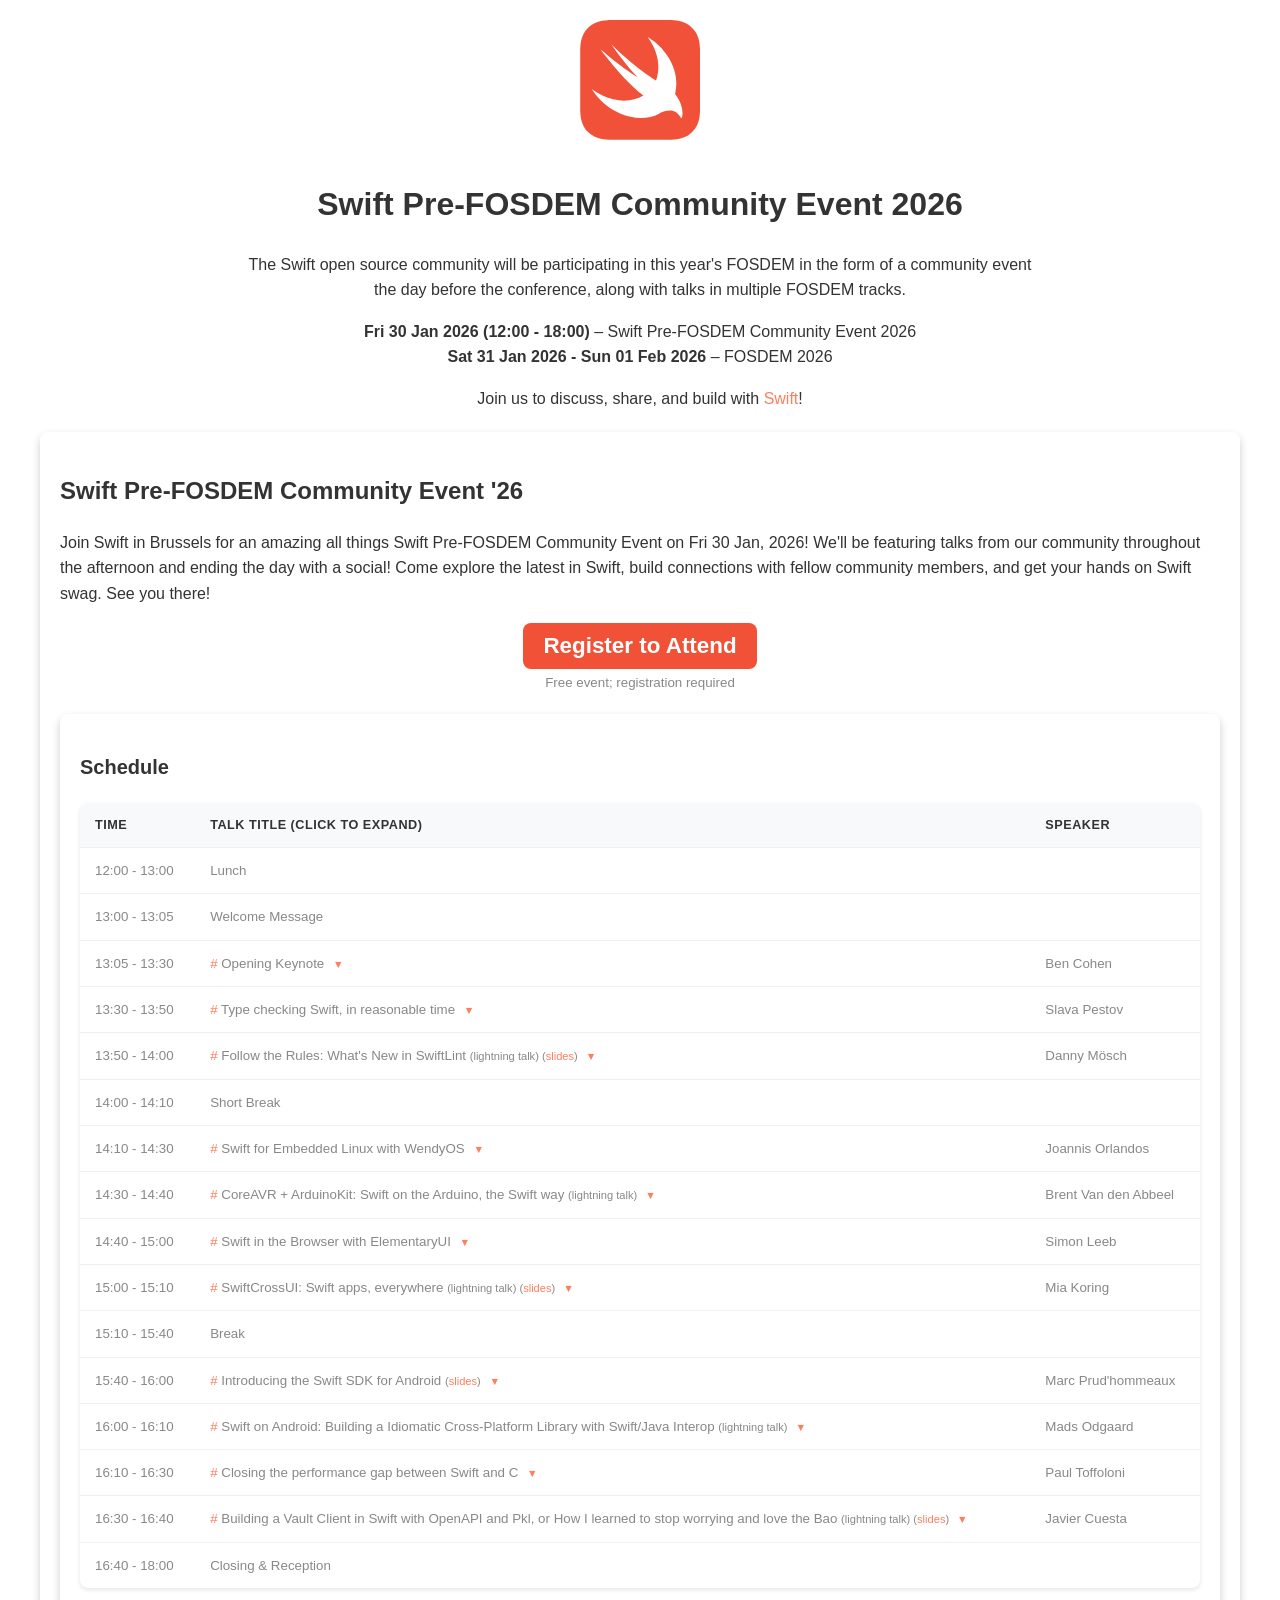
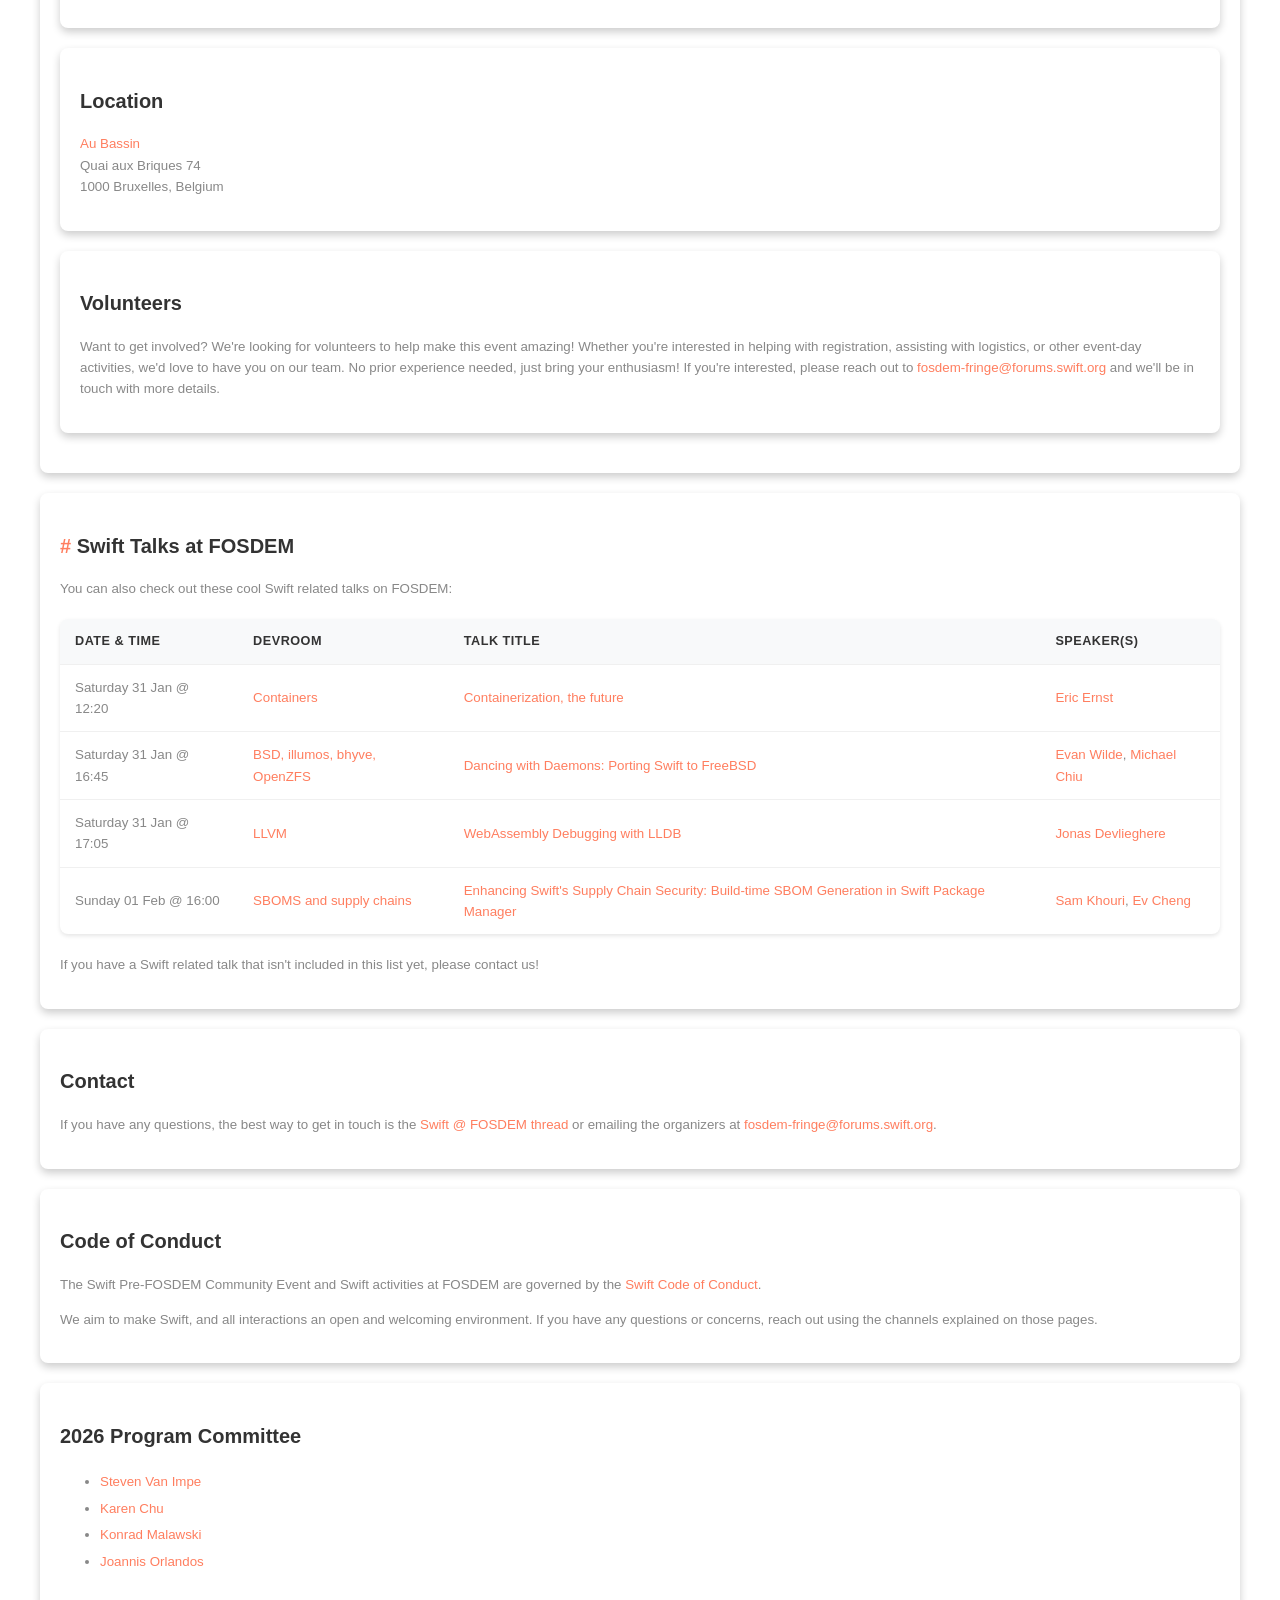
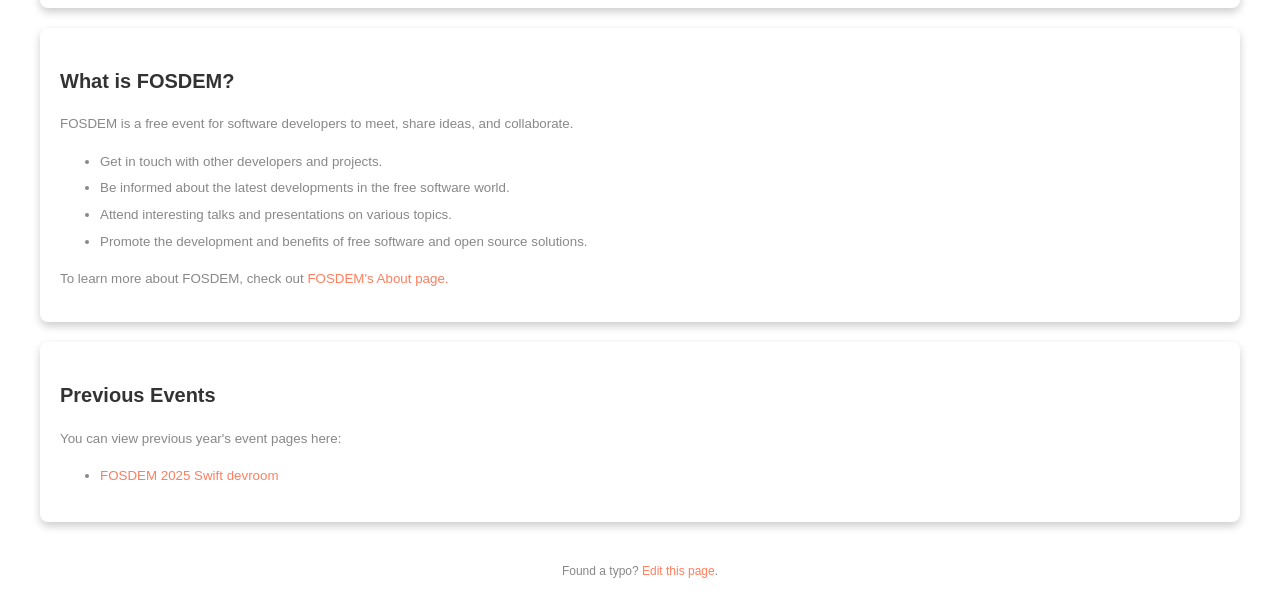
==== index.html @ ea1f9fac "Add slides for SwiftLint talk "Follow the Rules"" ====
<!DOCTYPE html>
<html lang="en">
<head>
    <meta charset="UTF-8">
    <meta name="viewport" content="width=device-width, initial-scale=1.0">
    <title>Swift @ FOSDEM 2026</title>
    <link rel="stylesheet" href="style.css"/>
</head>
<body class="gradient-background">
<div class="main-container">
    <div class="centered-container">
        <img src="images/swift-logo.svg" alt="Swift programming language logo" class="logo">
        <h1>Swift Pre-FOSDEM Community Event 2026</h1>
        <p>The Swift open source community will be participating in this year's FOSDEM in the form of a community event
            the day before the conference, along with talks in multiple FOSDEM tracks.</p>
        <p>
            <b>Fri 30 Jan 2026 (12:00 - 18:00)</b> – Swift Pre-FOSDEM Community Event 2026 <br/>
            <b>Sat 31 Jan 2026 - Sun 01 Feb 2026</b> – FOSDEM 2026 <br/>
        </p>
        <p>Join us to discuss, share, and build with <a href="https://swift.org" target="_blank">Swift</a>!</p>
    </div>

    <section class="left-container" style="transform: none;">
        <h2>Swift Pre-FOSDEM Community Event '26</h2>
        <p>
            Join Swift in Brussels for an amazing all things Swift Pre-FOSDEM Community Event on Fri 30 Jan, 2026!
            We'll be featuring talks from our community throughout the afternoon and ending the day with a social!
            Come explore the latest in Swift, build connections with fellow community members, and get your hands on
            Swift swag.

            See you there!
        </p>
        <p style="text-align: center">
            <a href="https://s.apple.com/dn5G2r2Ns6">
                <button>Register to Attend</button>
            </a>
            <br/><small class="subtext">Free event; registration required</p>
        </p>

        <!--    <section class="left-container">-->
        <!--        <h2>Call for Proposals</h2>-->
        <!--        <p>Call for proposals is now open and will run until <b>05 January (23:59 CET)</b>.</p>-->
        <!--        <h3>Format and topics</h3>-->
        <!--        <p>The Community event will have a number of slots for <b>20 minute talks</b>.</p>-->
        <!--        <p>We are interested in hosting a wide variety of topics where Swift shines. Great topics for presentations might include:</p>-->
        <!--        <ul>-->
        <!--            <li>Demos and experience reports using Swift on Linux, embedded systems, with WebAssembly, or other use cases.</li>-->
        <!--            <li>Interoperability between Swift and other languages or tools.</li>-->
        <!--            <li>Interesting projects, use cases, and open source packages that involve Swift.</li>-->
        <!--            <li>Type system and language design.</li>-->
        <!--            <li>High-performance networking.</li>-->
        <!--            <li>Asynchronous programming patterns and techniques.</li>-->
        <!--            <li>Performance profiling and debugging techniques.</li>-->
        <!--            <li>Large-scale distributed systems and observability.</li>-->
        <!--            <li>Swift as a tool for scientific research and in academia.</li>-->
        <!--            <li>Teaching programming concepts with Swift.</li>-->
        <!--            <li>Growing diversity and accessibility to the Swift ecosystem for new contributors.</li>-->
        <!--        </ul>-->

        <!--        <h3>How to submit a proposal?</h3>-->
        <!--        <ul>-->
        <!--            <li>Submissions must be made through a direct message (DM) directed to the @fosdem-fringe group on the <a href="https://forums.swift.org">Swift Forums</a>.</li>-->
        <!--            <li>-->
        <!--                Please include the following information:-->
        <!--                <ul>-->
        <!--                    <li>Talk title</li>-->
        <!--                    <li>Talk abstract (200-300 words)</li>-->
        <!--                    <li>Speaker bio</li>-->
        <!--                    <li>Additional info (for consideration)</li>-->
        <!--                </ul>-->
        <!--            </li>-->
        <!--        </ul>-->
        <!--    </section>-->
        <section class="left-container">
            <h2>Schedule</h2>
            <p>
            <table>
                <thead>
                <tr>
                    <th>Time</th>
                    <th>Talk Title (click to expand)</th>
                    <th>Speaker</th>
                </tr>
                </thead>
                <tbody>
                <tr>
                    <td>12:00 - 13:00</td>
                    <td>Lunch</td>
                    <td></td>
                </tr>

                <tr>
                    <td>13:00 - 13:05</td>
                    <td>Welcome Message</td>
                    <td></td>
                </tr>
                    
                <tr class="expandable-row" data-talk="talk1-opening-keynote" id="talk1-opening-keynote">
                    <td>13:05 - 13:30</td>
                    <td>
                        <a href="#talk1-opening-keynote">#</a>
                        Opening Keynote
                    </td>
                    <td>
                        Ben Cohen
                    </td>
                </tr>
                <tr class="expandable-content" data-talk="talk1-opening-keynote">
                    <td colspan="3">
                        <div class="talk-details">
                            <h4>Abstract</h4>
                            <p>Join us for the opening keynote to kick off the Swift Pre-FOSDEM Community Event
                                2026.</p>
                            <h4>Speaker Bio</h4>
                            <p>Ben is a manager on the Swift team at Apple.</p>
                        </div>
                    </td>
                </tr>

                <tr class="expandable-row" data-talk="talk2-type-checking-swift-challenges-and-improvements" id="talk2-type-checking-swift-challenges-and-improvements">
                    <td>13:30 - 13:50</td>
                    <td>
                        <a href="#talk2-type-checking-swift-challenges-and-improvements">#</a>
                        Type checking Swift, in reasonable time
                    </td>
                    <td>Slava Pestov</td>
                </tr>
                <tr class="expandable-content" data-talk="talk2-type-checking-swift-challenges-and-improvements">
                    <td colspan="3">
                        <div class="talk-details">
                            <h4>Abstract</h4>
                            <p>The design of Swift's type checker is somewhat unusual among programming languages,
                                because it combines constraint solving with type-based overloading. This allows for
                                expressive API design, but it also introduces some challenges with performance and
                                diagnostics. As is well-known, in the worst case, this kind of constraint system problem
                                takes exponential time to solve. On the other hand, there is much one can do to improve
                                performance on "realistic" inputs. In this talk, I will discuss the design of Swift's
                                constraint solver, outline some recent improvements made in Swift 6.3, and talk
                                about the roadmap for future improvements.</p>
                            <h4>Speaker Bio</h4>
                            <p>Slava Pestov is a Swift compiler developer at Apple, having spent much of the last ten
                                years improving Swift's type checker and implementation of generics. Slava enjoys
                                playing around with abstract algebra and its many connections to computer science. Prior
                                to joining the Swift team, Slava led the development of the Factor programming language
                                (https://factorcode.org) and the jEdit text editor (https://jedit.org).</p>
                        </div>
                    </td>
                </tr>

                <tr class="expandable-row" data-talk="talk3-follow-the-rules-whats-new-in-swiftlint" id="talk3-follow-the-rules-whats-new-in-swiftlint">
                    <td>13:50 - 14:00</td>
                    <td>
                        <a href="#talk3-follow-the-rules-whats-new-in-swiftlint">#</a>
                        Follow the Rules: What's New in SwiftLint <small>(lightning talk) (<a href="slides/2026/follow-the-rules.pdf">slides</a>)</small></td>
                    <td>Danny Mösch</td>
                </tr>
                <tr class="expandable-content" data-talk="talk3-follow-the-rules-whats-new-in-swiftlint">
                    <td colspan="3">
                        <div class="talk-details">
                            <h4>Abstract</h4>
                            <p>If your SwiftLint configuration hasn't changed in a while, you may be missing out.
                                SwiftLint evolves with the Swift language. New rules are regularly added, but they're
                                easy to overlook because they're usually disabled by default. This talk highlights
                                recently introduced or lesser-known SwiftLint rules, explains the problems they aim to
                                solve, and shows practical examples of when to enable/disable them. Understand why false
                                positives are sometimes unavoidable and learn how to keep your configuration up to date
                                and concise at the same time.</p>
                            <h4>Speaker Bio</h4>
                            <p>Danny's main interests revolve around language tools and developer experience. While he
                                does not work with Swift professionally, he maintains SwiftLint in his spare time. He
                                really enjoys open source, especially the amazing work done in the Swift community.
                                Working on SwiftLint is his contribution to the realm of free and open software that we
                                all benefit from every day.</p>
                        </div>
                    </td>
                </tr>

                <tr>
                    <td>14:00 - 14:10</td>
                    <td>Short Break</td>
                    <td></td>
                </tr>

                <tr class="expandable-row" data-talk="talk4-swift-for-embedded-linux-with-wendyos" id="talk4-swift-for-embedded-linux-with-wendyos">
                    <td>14:10 - 14:30</td>
                    <td>
                        <a href="#talk4-swift-for-embedded-linux-with-wendyos">#</a>
                        Swift for Embedded Linux with WendyOS
                    </td>
                    <td>Joannis Orlandos</td>
                </tr>
                <tr class="expandable-content" data-talk="talk4-swift-for-embedded-linux-with-wendyos">
                    <td colspan="3">
                        <div class="talk-details">
                            <h4>Abstract</h4>
                            <p>Robotics, AI and IoT are becoming ever more present in the world around us. Swift is
                                uniquely positioned to empower developers to write highly reliable and maintainable
                                real-time systems for this emerging world.</p>
                            <p>WendyOS is the Open Source Physical AI Operating System written in Swift. Wendy is
                                designed to help you get set up quickly and iterate even quicker!</p>
                            <p>In this talk, we'll cover how Wendy helps you rapidly iterate on your next Swift project
                                for AI, Robotics or IoT. We'll dive into the Swift tools we use to bring this
                                development experience to all platforms - including Windows. Finally, we'll cover our
                                next steps and goals to help bring your Swift code to even more platforms.</p>
                            <h4>Speaker Bio</h4>
                            <p>Joannis Orlandos is an Open Source Swift developer and co-founder of Wendy Labs, having
                                contributed to the ecosystem for over 10 years. He is currently the chair of the Swift
                                Android Workgroup, and member of the Server Workgroup and newly founded Build &
                                Packaging workgroup. He's co-created many libraries and frameworks including both Vapor
                                and Hummingbird. These days he's using his expertise building out the Swift community
                                towards newer platforms including Android and Embedded (Linux) use cases. When Joannis
                                isn't doing opensource, he's planning D&D sessions or playing board games.</p>
                        </div>
                    </td>
                </tr>

                <tr class="expandable-row" data-talk="talk5-coreavr-arduinokit-swift-on-the-arduino-the-swift-way" id="talk5-coreavr-arduinokit-swift-on-the-arduino-the-swift-way">
                    <td>14:30 - 14:40</td>
                    <td>
                        <a href="#talk5-coreavr-arduinokit-swift-on-the-arduino-the-swift-way">#</a>
                        CoreAVR + ArduinoKit: Swift on the Arduino, the Swift way <small>(lightning talk)</small></td>
                    <td>Brent Van den Abbeel</td>
                </tr>
                <tr class="expandable-content" data-talk="talk5-coreavr-arduinokit-swift-on-the-arduino-the-swift-way">
                    <td colspan="3">
                        <div class="talk-details">
                            <h4>Abstract</h4>
                            <p>During my Internship at Swift for Arduino (S4A), I worked on two pieces of software,
                                CoreAVR and ArduinoKit, that enable people interested in using Swift on their Arduino
                                boards to do so in an easy-to-understand way.</p>
                            <p>CoreAVR is a Hardware Abstraction Layer for AVR microcontrollers written in Swift. It
                                abstracts low-level register operations into intuitive, type-safe APIs, offering a
                                modern alternative to tradition C-based libraries. Additionally, CoreAVR offers built-in
                                support for Interrupts, IO, Timer/Counter functionality with PWM, SPI, UART, and more,
                                making hardware interactions safer and easier to read and understand.</p>
                            <p>Building on CoreAVR, ArduinoKit acts as the Arduino standard library for S4A, fully
                                exposing the underlying features of CoreAVR, but adding higher-level functionality, such
                                as easy-to-use Digital and Analog IO, Timing functions (delay, millis, …), Serial
                                communication, and more. ArduinoKit additionally has a dual architecture, allowing both
                                modern Swift-like APIs to be used, as well as older Arduino-style functions, to ease
                                migration for users originally coming from Arduino.</p>
                            <p>This talk will serve as an introduction to both pieces of software, where a general
                                overview will be given, as well as code comparisons with their C-based counterparts.</p>
                            <h4>Speaker Bio</h4>
                            <p>Brent Van den Abbeel is a 20-year-old software developer from Flanders, Belgium,
                                specializing in Swift and JVM technologies. He is currently completing his studies in
                                applied computer science and recently finished an Internship at Swift for Arduino, where
                                he worked on CoreAVR and created the ArduinoKit project. Brent also has interests in
                                rocketry and aerospace, aspiring to one day launch his own startup in the field.</p>
                        </div>
                    </td>
                </tr>

                <tr class="expandable-row" data-talk="talk6-swift-in-the-browser-with-elementaryui" id="talk6-swift-in-the-browser-with-elementaryui">
                    <td>14:40 - 15:00</td>
                    <td>
                        <a href="#talk6-swift-in-the-browser-with-elementaryui">#</a>
                        Swift in the Browser with ElementaryUI
                    </td>
                    <td>Simon Leeb</td>
                </tr>
                <tr class="expandable-content" data-talk="talk6-swift-in-the-browser-with-elementaryui">
                    <td colspan="3">
                        <div class="talk-details">
                            <h4>Abstract</h4>
                            <p>Swift is found in many places - from tiny devices to large server applications - where it
                                delivers modern ergonomics, strong safety guarantees, and excellent performance. Web
                                frontend development, however, is still largely centered around JavaScript, with very
                                little Swift in sight.</p>
                            <p>With WebAssembly support firming up and Embedded Swift enabling tiny binaries, running
                                Swift in the browser is evolving from a complicated endeavor into a viable option.</p>
                            <p>In this session, we get to know the new open-source project ElementaryUI: a Swift
                                frontend framework for building web applications. It brings Swift's safety and
                                expressiveness to the frontend, allowing developers to describe state-driven user
                                interfaces using an idiomatic, SwiftUI-inspired syntax while remaining firmly a web
                                framework.</p>
                            <p>The talk covers the essentials to go from zero to "Swift in the Browser": setting up a
                                dev environment, composing views into a web UI, handling user inputs and events, and
                                transitions and animations. A live-coding session will showcase the framework's features
                                in action, leveraging hot-reloading for rapid iteration, before we conclude with a brief
                                look at the road ahead.</p>
                            <p>Whether you are an iOS developer looking to branch out or a web enthusiast seeking a
                                safer alternative to JavaScript, this talk offers a practical entry point. It is time to
                                make Swift in the browser happen!</p>
                            <h4>Speaker Bio</h4>
                            <p>Simon has spent long enough in software to know that creating a new web framework is a
                                bad idea — and did it anyway. After falling for Swift on the server, he accidentally
                                tumbled into the Swift + WebAssembly universe and decided to stay. As a father of two
                                based in Austria, he is currently juggling running a business, shipping code, bedtime
                                stories, and the unsettling realization that he might be middle-aged — all while trying
                                to bring Swift's safety and ergonomics to the browser.</p>
                        </div>
                    </td>
                </tr>

                <tr class="expandable-row" data-talk="talk7-swiftcrossui-swift-apps-everywhere" id="talk7-swiftcrossui-swift-apps-everywhere">
                    <td>15:00 - 15:10</td>
                    <td>
                        <a href="#talk7-swiftcrossui-swift-apps-everywhere">#</a>
                        SwiftCrossUI: Swift apps, everywhere <small>(lightning talk) (<a href="slides/2026/SCUI-pre-FOSDEM-lightning-talk.pdf">slides</a>)</small></td>
                    <td>Mia Koring</td>
                </tr>
                <tr class="expandable-content" data-talk="talk7-swiftcrossui-swift-apps-everywhere">
                    <td colspan="3">
                        <div class="talk-details">
                            <h4>Abstract</h4>
                            <p>Swift supports more platforms than ever, yet Swift app developers are stuck targeting
                                Apple platforms. SwiftCrossUI changes everything by bringing SwiftUI to Android, Linux,
                                and Windows, using native UI components on each platform. First we'll cover the basics
                                of SwiftCrossUI. Then we'll look at Swift Bundler which is the recommended way to ship
                                SwiftCrossUI apps to multiple platforms. And finally, we'll demo SwiftCrossUI's hot
                                reloading support. You'll come away from this session with the basic knowledge required
                                to develop apps for Apple platforms, Windows, Linux, and Android, all without leaving
                                the comfort of Swift.</p>
                            <h4>Speaker Bio</h4>
                            <p>Mia Koring is a Fullstack Swift developer and creator of Amethyst Browser and
                                Authenticator. As a big fan of the Swift ecosystem, she is a contributor to
                                swift-cross-ui and actively works on expanding the toolset for cross-platform native
                                apps in Swift. Currently, she is developing Amethyst Vein - a controllable,
                                cross-platform, and end-to-end encrypted open-source alternative to SwiftData,
                                compatible with swift-cross-ui and SwiftUI. Mia is deeply committed to personal data
                                sovereignty and source-transparency, ensuring users retain control over their digital
                                lives and can verify claims. Besides programming, she likes to play Minecraft, read, or
                                play board games.</p>
                        </div>
                    </td>
                </tr>

                <tr>
                    <td>15:10 - 15:40</td>
                    <td>Break</td>
                    <td></td>
                </tr>

                <tr class="expandable-row" data-talk="talk8-introducing-the-swift-sdk-for-android" id="talk8-introducing-the-swift-sdk-for-android">
                    <td>15:40 - 16:00</td>
                    <td>
                        <a href="#talk8-introducing-the-swift-sdk-for-android">#</a>
                        Introducing the Swift SDK for Android <small>(<a href="slides/2026/android-fosdem2026.pdf">slides</a>)</small>
                    </td>
                    <td>Marc Prud'hommeaux</td>
                </tr>
                <tr class="expandable-content" data-talk="talk8-introducing-the-swift-sdk-for-android">
                    <td colspan="3">
                        <div class="talk-details">
                            <h4>Abstract</h4>
                            <p>Swift has rapidly grown beyond its origins on Apple platforms, becoming a powerful
                                language for systems programming, server-side development, and cross-platform
                                applications. Over the past few years, steady progress in tooling, language portability,
                                and community experimentation has made it increasingly viable to use Swift for Android
                                application development, culminating with the formation of the Swift Android workgroup
                                in 2025 and the release of the Swift SDK for Android. This talk explores the current
                                state of Swift on Android, focusing on what is practical today, what teams are already
                                shipping, and how the ecosystem may evolve in the coming years.</p>
                            <p>We will begin with an overview of how Swift code can be compiled and executed on Android,
                                including the role of the Swift toolchain, cross-compilation SDKs, and interaction with
                                the Android runtime. From there, the talk will dive into integration with the Android
                                SDK, covering common patterns for calling Java and Kotlin APIs from Swift, bridging via
                                JNI, and leveraging existing Android libraries without rewriting entire stacks.</p>
                            <p>User interface strategies will be discussed, comparing approaches such as using Kotlin or
                                Java Android UI frameworks (Views and Jetpack Compose) alongside Swift-based business
                                logic, as well as other solutions for higher-level UI abstraction. Particular attention
                                will be given to real-world tradeoffs in performance, developer experience, and
                                maintainability.</p>
                            <p>Finally, the talk will address the challenges of tooling interoperability, examining how
                                Swift Package Manager can coexist with Gradle and Android Studio, and what smoother
                                workflows might look like in the future. Attendees will leave with a clear picture of
                                what is possible today, where the rough edges remain, and how Swift is maturing into a
                                first-class cross-platform option for creating universal apps from a single
                                codebase.</p>
                            <h4>Speaker Bio</h4>
                            <p>Marc Prud'hommeaux is a longtime contributor to the Swift project and the creator of
                                skip.tools, which enables the creation of dual-platform iOS/Android apps in Swift. He is
                                a founding member of the Swift Android Workgroup.</p>
                        </div>
                    </td>
                </tr>

                <tr class="expandable-row" data-talk="talk9-swift-on-android-building-a-idiomatic-cross-platform-library-with-swift-java-interop" id="talk9-swift-on-android-building-a-idiomatic-cross-platform-library-with-swift-java-interop">
                    <td>16:00 - 16:10</td>
                    <td>
                        <a href="#talk9-swift-on-android-building-a-idiomatic-cross-platform-library-with-swift-java-interop">#</a>
                        Swift on Android: Building a Idiomatic Cross-Platform Library with Swift/Java Interop <small>(lightning
                        talk)</small></td>
                    <td>Mads Odgaard</td>
                </tr>
                <tr class="expandable-content" data-talk="talk9-swift-on-android-building-a-idiomatic-cross-platform-library-with-swift-java-interop">
                    <td colspan="3">
                        <div class="talk-details">
                            <h4>Abstract</h4>
                            <p>At Frameo we distribute multiple Android apps and an iOS app to over 20 million users.
                                Traditionally, sharing core features meant maintaining separate Swift and Java
                                implementations, doubling the effort and the potential for bugs. With the recent
                                advancements in the swift-java project and the official Swift Android SDK, we are now
                                able to build cross-platform libraries in Swift with little effort, sharing core
                                functionality across our products. Not only does it save time and costs, but we are also
                                able to take advantage of Swift's performance, safety and the existing library
                                ecosystem!</p>
                            <p>In this talk we will go over what is new since the release of the JNI mode last summer.
                                We will cover how these new additions allows us to generate idiomatic Java libraries for
                                our Android developers, while preserving Swift's core features such as protocols and
                                Swift Concurrency.</p>
                            <p>We will walk through a feature we wanted to build in the Frameo software and how we wrote
                                a Swift package for end-to-end encrypted communication. We demonstrate how little effort
                                it takes to wrap that package using the swift-java JNI mode and compile it using the
                                Android SDK, such that we have a cross-platform library we can use on both iOS and
                                Android.</p>
                            <h4>Speaker Bio</h4>
                            <p>Mads is a Tech Lead at Frameo in Denmark. During Google Summer of Code 2025, he worked on
                                bringing JNI support to the jextract tool, which is part of the Swift Java
                                interoperability project. Since then he has continued working on the JNI mode. At Frameo
                                he uses this work to build cross-platform libraries in Swift, for both Android and iOS.
                                Outside of coding, he spends a lot of time playing sports and music!</p>
                        </div>
                    </td>
                </tr>

                <tr class="expandable-row" data-talk="talk10-closing-the-performance-gap-between-swift-and-c" id="talk10-closing-the-performance-gap-between-swift-and-c">
                    <td>16:10 - 16:30</td>
                    <td>
                        <a href="#talk10-closing-the-performance-gap-between-swift-and-c">#</a>
                        Closing the performance gap between Swift and C
                    </td>
                    <td>Paul Toffoloni</td>
                </tr>
                <tr class="expandable-content" data-talk="talk10-closing-the-performance-gap-between-swift-and-c">
                    <td colspan="3">
                        <div class="talk-details">
                            <h4>Abstract</h4>
                            <p>Password hashing in Vapor has relied on C code for years because pure Swift
                                implementations of Bcrypt were unusably slow in debug builds—taking tens of seconds
                                where C took milliseconds. This forces a critical part of our ecosystem to depend on
                                foreign code.</p>
                            <p>While bcrypt is a simple algorithm, it comes with a computationally heavy setup that
                                tanks debug performance when using unoptimised code. The latest versions of Swift offer
                                new tools to address this, but can they actually close the gap?</p>
                            <p>This talk chronicles my attempt to rewrite bcrypt in pure Swift and match C's debug
                                performance. I'll share what I learned exploring different approaches: from unsafe
                                pointers to Swift 6's new Span type. There will be real benchmarks showing what worked,
                                what didn't and why, and we'll examine the tradeoffs between performance, safety, and
                                ergonomics of each approach.</p>
                            <h4>Speaker Bio</h4>
                            <p>I'm Paul, a server-side Swift developer at Broken Hands where I do consultancy for
                                various clients around the world and contribute to Vapor and its ecosystem. I'm a
                                maintainer for some of Vapor's packages and am particularly passionate about
                                cryptography and networking. Outside of programming, I love travel and good food.</p>
                        </div>
                    </td>
                </tr>

                <tr class="expandable-row" data-talk="talk11-building-a-vault-client-in-swift-with-openapi-and-pkl-or-how-i-learned-to-stop-worrying-and-love-the-bao" id="talk11-building-a-vault-client-in-swift-with-openapi-and-pkl-or-how-i-learned-to-stop-worrying-and-love-the-bao">
                    <td>16:30 - 16:40</td>
                    <td>
                        <a href="#talk11-building-a-vault-client-in-swift-with-openapi-and-pkl-or-how-i-learned-to-stop-worrying-and-love-the-bao">#</a>
                        Building a Vault Client in Swift with OpenAPI and Pkl, or How I learned to stop worrying and
                        love the Bao <small>(lightning talk) (<a href="slides/2026/jcuesta_vault_courier_fosdem_2026.pdf">slides</a>)</small></td>
                    <td>Javier Cuesta</td>
                </tr>
                <tr class="expandable-content" data-talk="talk11-building-a-vault-client-in-swift-with-openapi-and-pkl-or-how-i-learned-to-stop-worrying-and-love-the-bao">
                    <td colspan="3">
                        <div class="talk-details">
                            <h4>Abstract</h4>
                            <p>As teams and organizations scale, managing secrets securely becomes a critical challenge.
                                How do you prevent credential sprawl? How do you audit access, both human and machine?
                                And how do you respond quickly when secrets leak? Fortunately, tools like OpenBao and
                                Hashicorp Vault offer well tested solutions to these problems, but integrating them
                                natively into Swift applications seems to be missing.</p>
                            <p>In this talk, we'll introduce VaultCourier, a Swift package that can access both OpenBao
                                and Hashicorp Vault. We'll discuss how to build Swift clients for large third-party APIs
                                using swift-openapi and Pkl, using the development of VaultCourier as an example.</p>
                            <h4>Speaker Bio</h4>
                            <p>I'm a Swift developer based in Munich, working at Quartett mobile. Driven by curiosity, I
                                joined the Swift Mentorship Program in 2022 and have contributed to the Swift Package
                                Index. I enjoy exploring Swift across different types of projects, with a particular
                                passion for server-side development. Before fully transitioning into software
                                engineering, I spent time in the world of Mathematics and Physics. I enjoy nature,
                                sports, and dancing.</p>
                        </div>
                    </td>
                </tr>

                <tr>
                    <td>16:40 - 18:00</td>
                    <td>Closing & Reception</td>
                    <td></td>
                </tr>
                </tbody>
            </table>
            </p>
        </section>
        <section class="left-container">
            <h2>Location</h2>
            <p>
                <a href="https://maps.app.goo.gl/B4zdx3eMapze2aXW6" target="_blank">Au Bassin</a><br/>
                Quai aux Briques 74<br/>
                1000 Bruxelles, Belgium
            </p>
        </section>
        <section class="left-container">
            <h2>Volunteers</h2>
            <p>
                Want to get involved? We're looking for volunteers to help make this event amazing! Whether you're
                interested in helping with registration, assisting with logistics, or other event-day activities, we'd
                love to have you on our team. No prior experience needed, just bring your enthusiasm!

                If you're interested, please reach out to <a href=”mailto:fosdem-fringe@forums.swift.org”>fosdem-fringe@forums.swift.org</a>
                and we'll be in touch with more details.
            </p>
        </section>

    </section>


    <section class="left-container">
        <h2 id="swift-talks-at-fosdem"><a href="#swift-talks-at-fosdem">#</a> Swift Talks at FOSDEM</h2>
        You can also check out these cool Swift related talks on FOSDEM:

        <table>
            <thead>
            <tr>
                <th>Date & Time</th>
                <th>Devroom</th>
                <th>Talk Title</th>
                <th>Speaker(s)</th>
            </tr>
            </thead>
            <tbody>
            <tr>
                <td>Saturday 31 Jan @ 12:20</td>
                <td><a href="https://fosdem.org/2026/schedule/track/containers/" target="_blank">Containers</a></td>
                <td><a href="https://fosdem.org/2026/schedule/event/SEFQ3Q-containerization_the_future/">Containerization,
                    the future</a></td>
                <td><a href="https://github.com/egernst" target="_blank">Eric Ernst</a></td>
            </tr>
            <tr>
                <td>Saturday 31 Jan @ 16:45</td>
                <td><a href="https://fosdem.org/2026/schedule/track/bsd-illumos-bhyve-openzfs/" target="_blank">BSD,
                    illumos, bhyve, OpenZFS</a></td>
                <td><a href="https://fosdem.org/2026/schedule/event/YTBHYC-swift-on-freebsd/">Dancing with Daemons:
                    Porting Swift to FreeBSD</a></td>
                <td><a href="https://github.com/etcwilde" target="_blank">Evan Wilde</a>, <a
                        href="https://github.com/michael-yuji" target="_blank">Michael Chiu</a></td>
            </tr>
            <tr>
                <td>Saturday 31 Jan @ 17:05</td>
                <td><a href="https://fosdem.org/2026/schedule/track/llvm/" target="_blank">LLVM</a></td>
                <td><a href="https://fosdem.org/2026/schedule/event/87ZLQV-wasm-debugging-lldb/">WebAssembly Debugging
                    with LLDB</a></td>
                <td><a href="https://github.com/JDevlieghere" target="_blank">Jonas Devlieghere</a></td>
            </tr>
            <tr>
                <td>Sunday 01 Feb @ 16:00</td>
                <td><a href="https://fosdem.org/2026/schedule/track/sboms-and-supply-chains/" _target="_blank">SBOMS and
                    supply chains</a></td>
                <td><a href="https://fosdem.org/2026/schedule/event/MAL9ZQ-swiftpm-sboms/">Enhancing Swift's Supply
                    Chain Security: Build-time SBOM Generation in Swift Package Manager</a></td>
                <td><a href="https://github.com/bkhouri" target="_blank">Sam Khouri</a>, <a
                        href="https://github.com/echeng3805/" target="_blank">Ev Cheng</a></td>
            </tr>
            </tbody>
        </table>

        <p>
            If you have a Swift related talk that isn't included in this list yet, please contact us!
        </p>
    </section>

    <section class="left-container">
        <h2>Contact</h2>
        <p>If you have any questions, the best way to get in touch is the <a
                href="https://forums.swift.org/t/save-the-date-swift-community-event-at-fosdem-26-fri-jan-30/83620"
                target="_blank">Swift @ FOSDEM thread</a> or
            emailing the organizers at <a
                    href=”mailto:fosdem-fringe@forums.swift.org”>fosdem-fringe@forums.swift.org</a>.</p>
    </section>

    <section class="left-container">
        <h2>Code of Conduct</h2>
        <p>
            The Swift Pre-FOSDEM Community Event and Swift activities at FOSDEM are governed by the <a
                href="https://www.swift.org/code-of-conduct/" target="_blank">Swift Code of Conduct</a>.
        </p>
        <p>
            We aim to make Swift, and all interactions an open and welcoming environment. If you have any
            questions or concerns, reach out using the channels explained on those pages.
        </p>
    </section>


    <section class="left-container">
        <h2>2026 Program Committee</h2>
        <ul>
            <li><a href="https://github.com/svanimpe" target="_blank">Steven Van Impe</a></li>
            <li><a href="https://github.com/karenhchu" target="_blank">Karen Chu</a></li>
            <li><a href="https://github.com/ktoso/" target="_blank">Konrad Malawski</a></li>
            <li><a href="https://github.com/joannis" target="_blank">Joannis Orlandos</a></li>
        </ul>
    </section>

    <section class="left-container">
        <h2>What is FOSDEM?</h2>
        <p>FOSDEM is a free event for software developers to meet, share ideas, and collaborate.</p>
        <ul>
            <li>Get in touch with other developers and projects.</li>
            <li>Be informed about the latest developments in the free software world.</li>
            <li>Attend interesting talks and presentations on various topics.</li>
            <li>Promote the development and benefits of free software and open source solutions.</li>
        </ul>
        <p>To learn more about FOSDEM, check out <a href="https://fosdem.org/2026/about/" target="_blank">FOSDEM's About
            page.</a></p>
    </section>


    <section class="left-container">
        <h2>Previous Events</h2>
        <p>You can view previous year's event pages here:</p>
        <ul>
            <li><a href="dev-room-2025.html">FOSDEM 2025 Swift devroom</a></li>
        </ul>
    </section>
    <div class="footer">
        Found a typo? <a href="https://github.com/swiftlang/event-fosdem" target="_blank">Edit this page</a>.
    </div>
</div>
<script>
    document.addEventListener('DOMContentLoaded', function () {
        const expandableRows = document.querySelectorAll('.expandable-row');
        const talkHash = window.location.hash.replace("\#", "");

        if (talkHash.includes("talk")) {
            const talkPrefix = talkHash.split('-')[0];
            const contentRow = document.querySelector('.expandable-content[data-talk="' + talkHash + '"]');
            contentRow.classList.toggle('expanded');
        }

        expandableRows.forEach(function (row) {
            row.addEventListener('click', function () {
                const talkId = this.getAttribute('data-talk');
                const contentRow = document.querySelector('.expandable-content[data-talk="' + talkId + '"]');

                this.classList.toggle('expanded');
                contentRow.classList.toggle('expanded');
            });
        });
    });
</script>
</body>
</html>
---- style.css ----
body {
    margin: 0;
    font-family: "SF Pro Text", "SF Pro Icons", "Helvetica Neue", Helvetica, Arial, sans-serif;
    color: #333;
    line-height: 1.6;
}

.main-container {
    max-width: 1200px;
    margin: auto;
    padding: 20px;
}

.centered-container {
    text-align: center;
    margin-bottom: 40px;
    max-width: 800px;
    margin: 0 auto;
}

h1, h2, h3 {
    color: #333;
}

.logo {
    width: 120px;
    margin-bottom: 10px;
}

section {
    background: white;
    border-radius: 8px;
    box-shadow: 0 4px 8px rgba(0, 0, 0, 0.2);
    padding: 20px;
    margin: 20px 0;
    transition: transform 0.3s, box-shadow 0.3s;
}

section:hover {
    transform: translateY(-5px);
    box-shadow: 0 8px 16px rgba(0, 0, 0, 0.3);
}

button {
    padding: 10px 20px;
    background-color: #F05137;
    border: none;
    border-radius: 8px;
    color: white;
    font-weight: bold;
    font-size: 1.4em;
    cursor: pointer;
}

button:hover {
    transform: translateY(-3px);
    box-shadow: 0 8px 16px rgba(0, 0, 0, 0.3);
}

.subtext {
    color: #888;
}

ul {
    list-style-type: disc;
}

li {
    padding: 0.2em 0;
}

a {
    color: #ff7e5f;
    text-decoration: none;
}

a:hover {
    text-decoration: underline;
}

.footer {
    text-align: center;
    margin-top: 40px;
    font-size: 0.9em;
}

table {
    width: 100%;
    border-collapse: collapse;
    margin: 20px 0;
    background: white;
    border-radius: 8px;
    overflow: hidden;
    box-shadow: 0 2px 4px rgba(0, 0, 0, 0.1);
}

th, td {
    padding: 12px 15px;
    text-align: left;
    border-bottom: 1px solid #f0f0f0;
}

th {
    background-color: #f8f9fa;
    font-weight: bold;
    color: #333;
    font-size: 0.95em;
    text-transform: uppercase;
    letter-spacing: 0.5px;
}

tr:hover {
    background-color: #f8f9fa;
}

tr:last-child td {
    border-bottom: none;
}

td a {
    color: #ff7e5f;
    text-decoration: none;
}

td a:hover {
    text-decoration: underline;
}

.expandable-row {
    cursor: pointer;
}

.expandable-row td:nth-child(2)::after {
    content: " ▼";
    font-size: 0.8em;
    color: #ff7e5f;
    margin-left: 5px;
}

.expandable-row.expanded td:nth-child(2)::after {
    content: " ▲";
}

.expandable-content {
    display: none;
}

.expandable-content.expanded {
    display: table-row;
}

.expandable-content td {
    background-color: #f8f9fa;
    padding: 20px;
}

.talk-details {
    padding: 10px 0;
}

.talk-details h4 {
    margin: 0 0 10px 0;
    color: #ff7e5f;
}

.talk-details p {
    margin: 0 0 15px 0;
    line-height: 1.6;
}

@media (max-width: 768px) {
    .logo {
        width: 100px;
    }

    section {
        padding: 15px;
    }

    h1 {
        font-size: 1.8em;
    }

    h2 {
        font-size: 1.5em;
    }
}
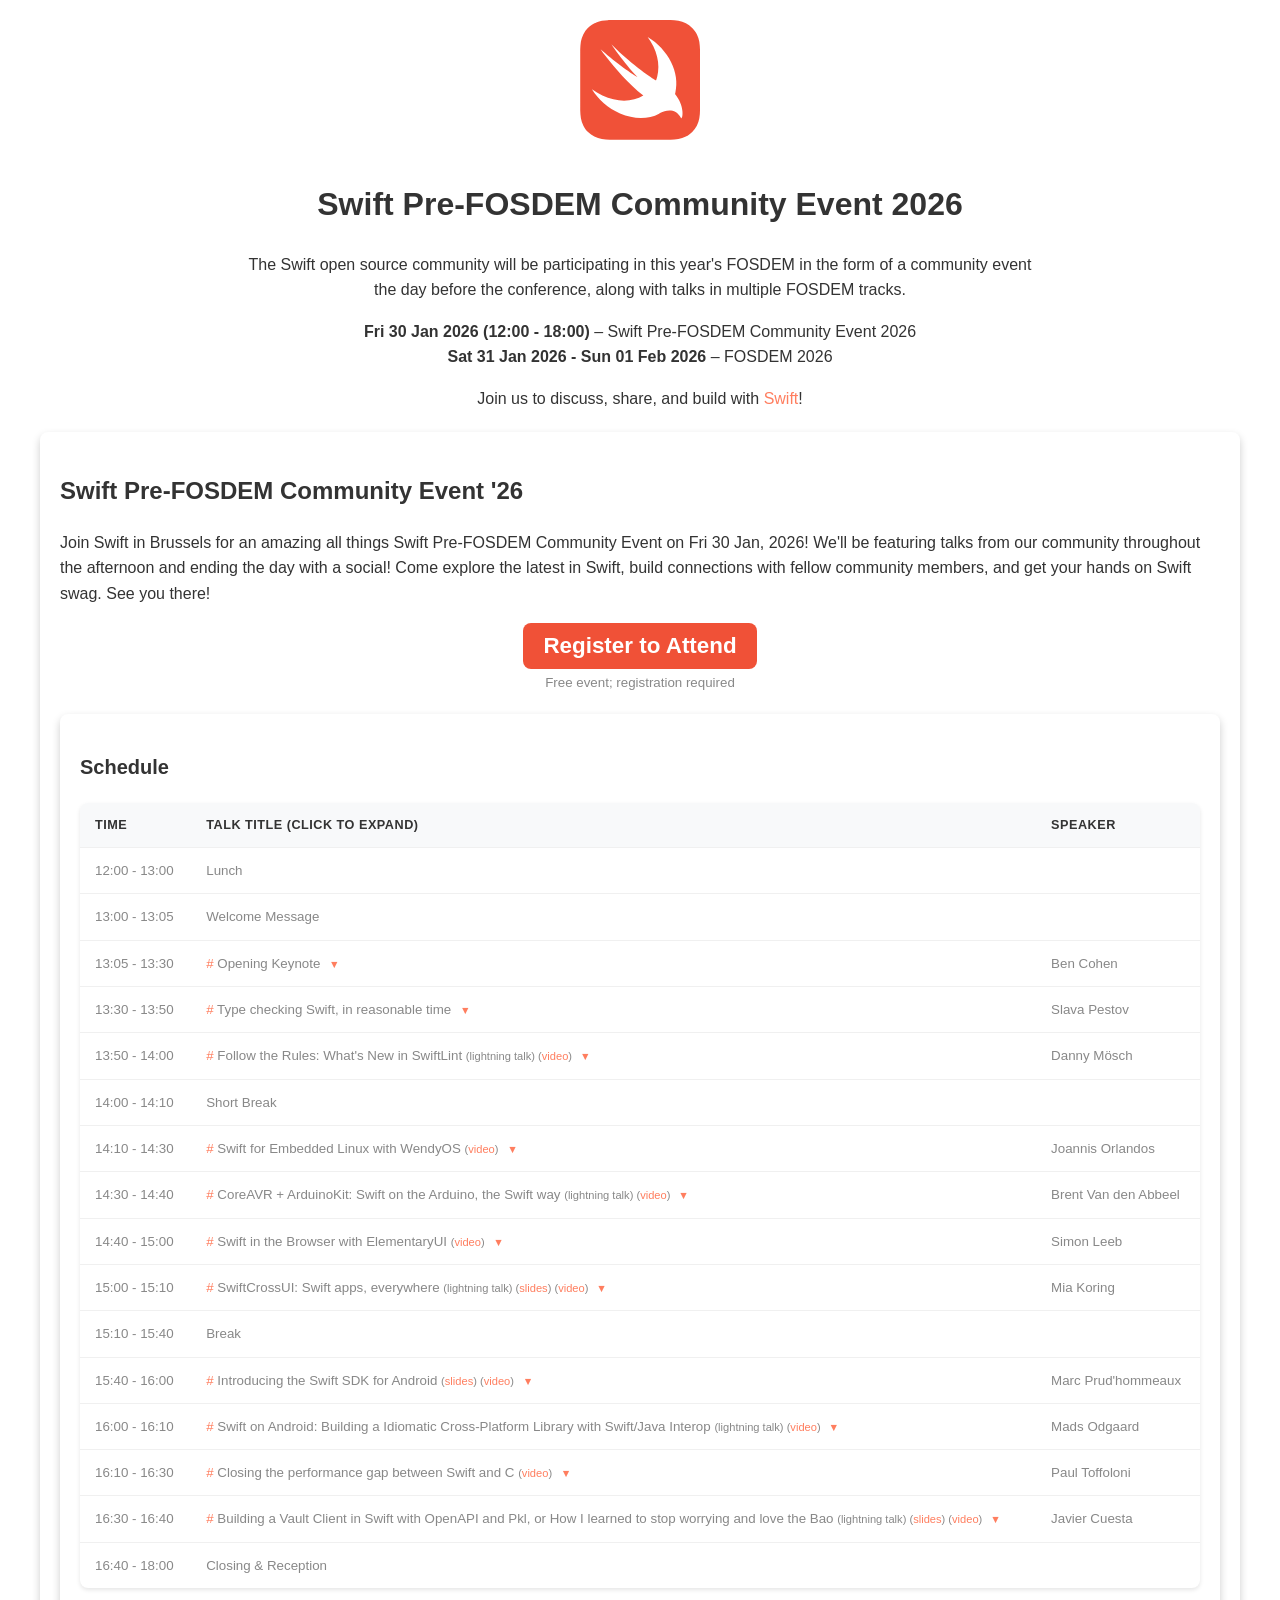
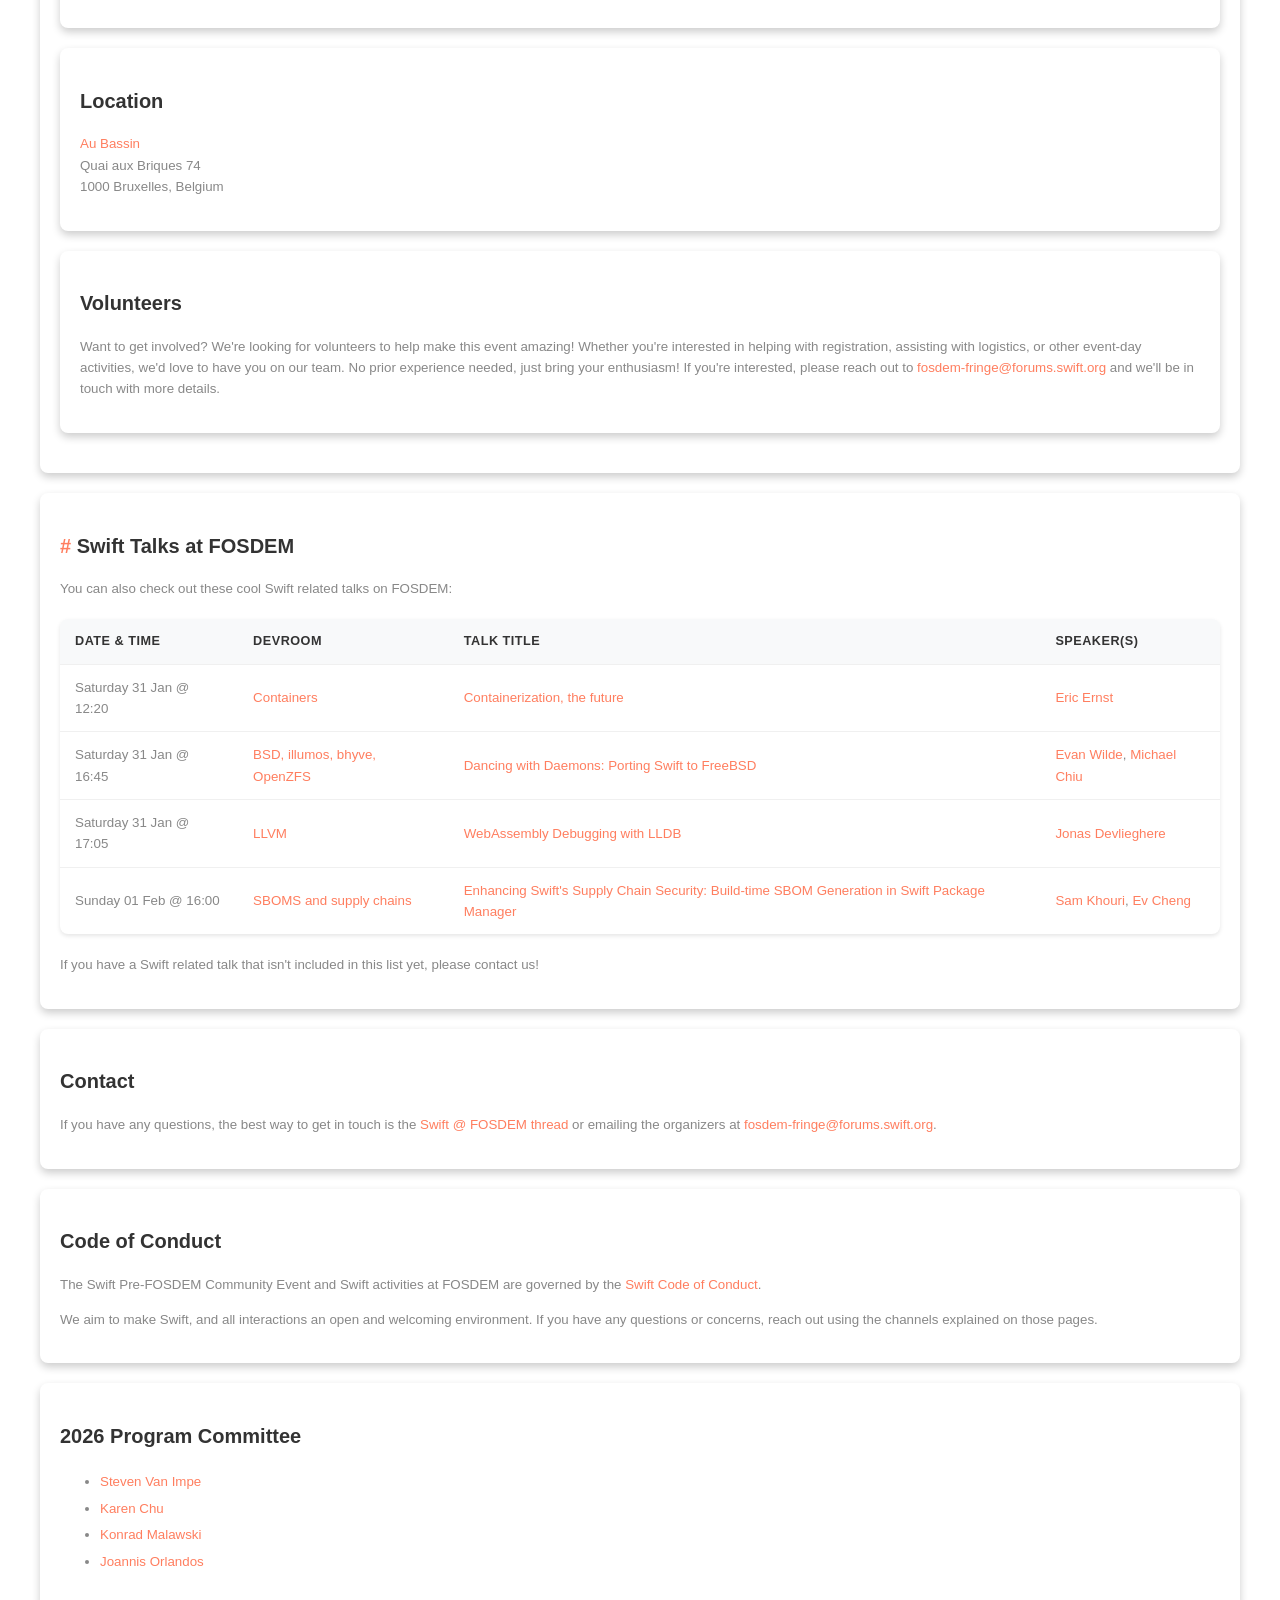
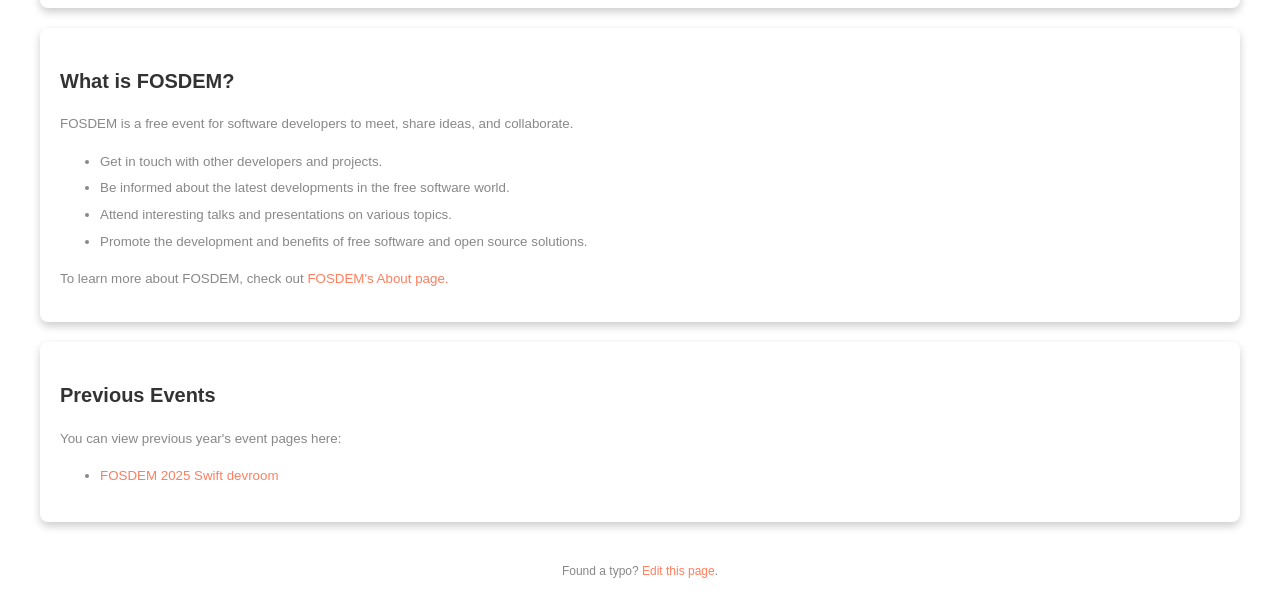
==== commit 775136e3: "Update talks with link to recorded video" ====
--- a/index.html
+++ b/index.html
@@ -94,7 +94,7 @@
                     <td>Welcome Message</td>
                     <td></td>
                 </tr>
-                    
+
                 <tr class="expandable-row" data-talk="talk1-opening-keynote" id="talk1-opening-keynote">
                     <td>13:05 - 13:30</td>
                     <td>
@@ -151,7 +151,7 @@
                     <td>13:50 - 14:00</td>
                     <td>
                         <a href="#talk3-follow-the-rules-whats-new-in-swiftlint">#</a>
-                        Follow the Rules: What's New in SwiftLint <small>(lightning talk) (<a href="slides/2026/follow-the-rules.pdf">slides</a>)</small></td>
+                        Follow the Rules: What's New in SwiftLint <small>(lightning talk) (<a href="https://youtu.be/1uPIYfUCbGc?si=vcNhHsHl1f2c5drj">video</a>)</small></td>
                     <td>Danny Mösch</td>
                 </tr>
                 <tr class="expandable-content" data-talk="talk3-follow-the-rules-whats-new-in-swiftlint">
@@ -185,7 +185,7 @@
                     <td>14:10 - 14:30</td>
                     <td>
                         <a href="#talk4-swift-for-embedded-linux-with-wendyos">#</a>
-                        Swift for Embedded Linux with WendyOS
+                        Swift for Embedded Linux with WendyOS <small>(<a href="https://youtu.be/DVBRZRBZrtM?si=aJqOQ12oMZcjWz7K">video</a>)</small>
                     </td>
                     <td>Joannis Orlandos</td>
                 </tr>
@@ -218,7 +218,7 @@
                     <td>14:30 - 14:40</td>
                     <td>
                         <a href="#talk5-coreavr-arduinokit-swift-on-the-arduino-the-swift-way">#</a>
-                        CoreAVR + ArduinoKit: Swift on the Arduino, the Swift way <small>(lightning talk)</small></td>
+                        CoreAVR + ArduinoKit: Swift on the Arduino, the Swift way <small>(lightning talk) (<a href="https://youtu.be/1ofoMAFq8ak?si=O-2IwphtVdwLVETF">video</a>)</small></td>
                     <td>Brent Van den Abbeel</td>
                 </tr>
                 <tr class="expandable-content" data-talk="talk5-coreavr-arduinokit-swift-on-the-arduino-the-swift-way">
@@ -255,7 +255,7 @@
                     <td>14:40 - 15:00</td>
                     <td>
                         <a href="#talk6-swift-in-the-browser-with-elementaryui">#</a>
-                        Swift in the Browser with ElementaryUI
+                        Swift in the Browser with ElementaryUI <small>(<a href="https://youtu.be/OmQ881sOTIc?si=neCeRSp3z0TZHh0a">video</a>)</small>
                     </td>
                     <td>Simon Leeb</td>
                 </tr>
@@ -297,7 +297,7 @@
                     <td>15:00 - 15:10</td>
                     <td>
                         <a href="#talk7-swiftcrossui-swift-apps-everywhere">#</a>
-                        SwiftCrossUI: Swift apps, everywhere <small>(lightning talk) (<a href="slides/2026/SCUI-pre-FOSDEM-lightning-talk.pdf">slides</a>)</small></td>
+                        SwiftCrossUI: Swift apps, everywhere <small>(lightning talk) (<a href="slides/2026/SCUI-pre-FOSDEM-lightning-talk.pdf">slides</a>) (<a href="https://youtu.be/EC9qVCYBVyk?si=63ihrRSFh5s1GyWt">video</a>)</small></td>
                     <td>Mia Koring</td>
                 </tr>
                 <tr class="expandable-content" data-talk="talk7-swiftcrossui-swift-apps-everywhere">
@@ -336,7 +336,7 @@
                     <td>15:40 - 16:00</td>
                     <td>
                         <a href="#talk8-introducing-the-swift-sdk-for-android">#</a>
-                        Introducing the Swift SDK for Android <small>(<a href="slides/2026/android-fosdem2026.pdf">slides</a>)</small>
+                        Introducing the Swift SDK for Android <small>(<a href="slides/2026/android-fosdem2026.pdf">slides</a>) (<a href="https://youtu.be/mZNIAuQ7s7k?si=y6E9DnqSfmcGtTlX">video</a>)</small>
                     </td>
                     <td>Marc Prud'hommeaux</td>
                 </tr>
@@ -381,7 +381,7 @@
                     <td>
                         <a href="#talk9-swift-on-android-building-a-idiomatic-cross-platform-library-with-swift-java-interop">#</a>
                         Swift on Android: Building a Idiomatic Cross-Platform Library with Swift/Java Interop <small>(lightning
-                        talk)</small></td>
+                        talk) (<a href="https://youtu.be/6a-w3ciGKU0?si=q4eLNbEOFJe9xcMZ">video</a>)</small></td>
                     <td>Mads Odgaard</td>
                 </tr>
                 <tr class="expandable-content" data-talk="talk9-swift-on-android-building-a-idiomatic-cross-platform-library-with-swift-java-interop">
@@ -419,7 +419,7 @@
                     <td>16:10 - 16:30</td>
                     <td>
                         <a href="#talk10-closing-the-performance-gap-between-swift-and-c">#</a>
-                        Closing the performance gap between Swift and C
+                        Closing the performance gap between Swift and C <small>(<a href="https://youtu.be/m3-IgfBPsVY?si=BFtWS1rFHKPPJMJU">video</a>)</small>
                     </td>
                     <td>Paul Toffoloni</td>
                 </tr>
@@ -453,7 +453,7 @@
                     <td>
                         <a href="#talk11-building-a-vault-client-in-swift-with-openapi-and-pkl-or-how-i-learned-to-stop-worrying-and-love-the-bao">#</a>
                         Building a Vault Client in Swift with OpenAPI and Pkl, or How I learned to stop worrying and
-                        love the Bao <small>(lightning talk) (<a href="slides/2026/jcuesta_vault_courier_fosdem_2026.pdf">slides</a>)</small></td>
+                        love the Bao <small>(lightning talk) (<a href="slides/2026/jcuesta_vault_courier_fosdem_2026.pdf">slides</a>) (<a href="https://youtu.be/m3-IgfBPsVY?si=BFtWS1rFHKPPJMJU">video</a>)</small></td>
                     <td>Javier Cuesta</td>
                 </tr>
                 <tr class="expandable-content" data-talk="talk11-building-a-vault-client-in-swift-with-openapi-and-pkl-or-how-i-learned-to-stop-worrying-and-love-the-bao">
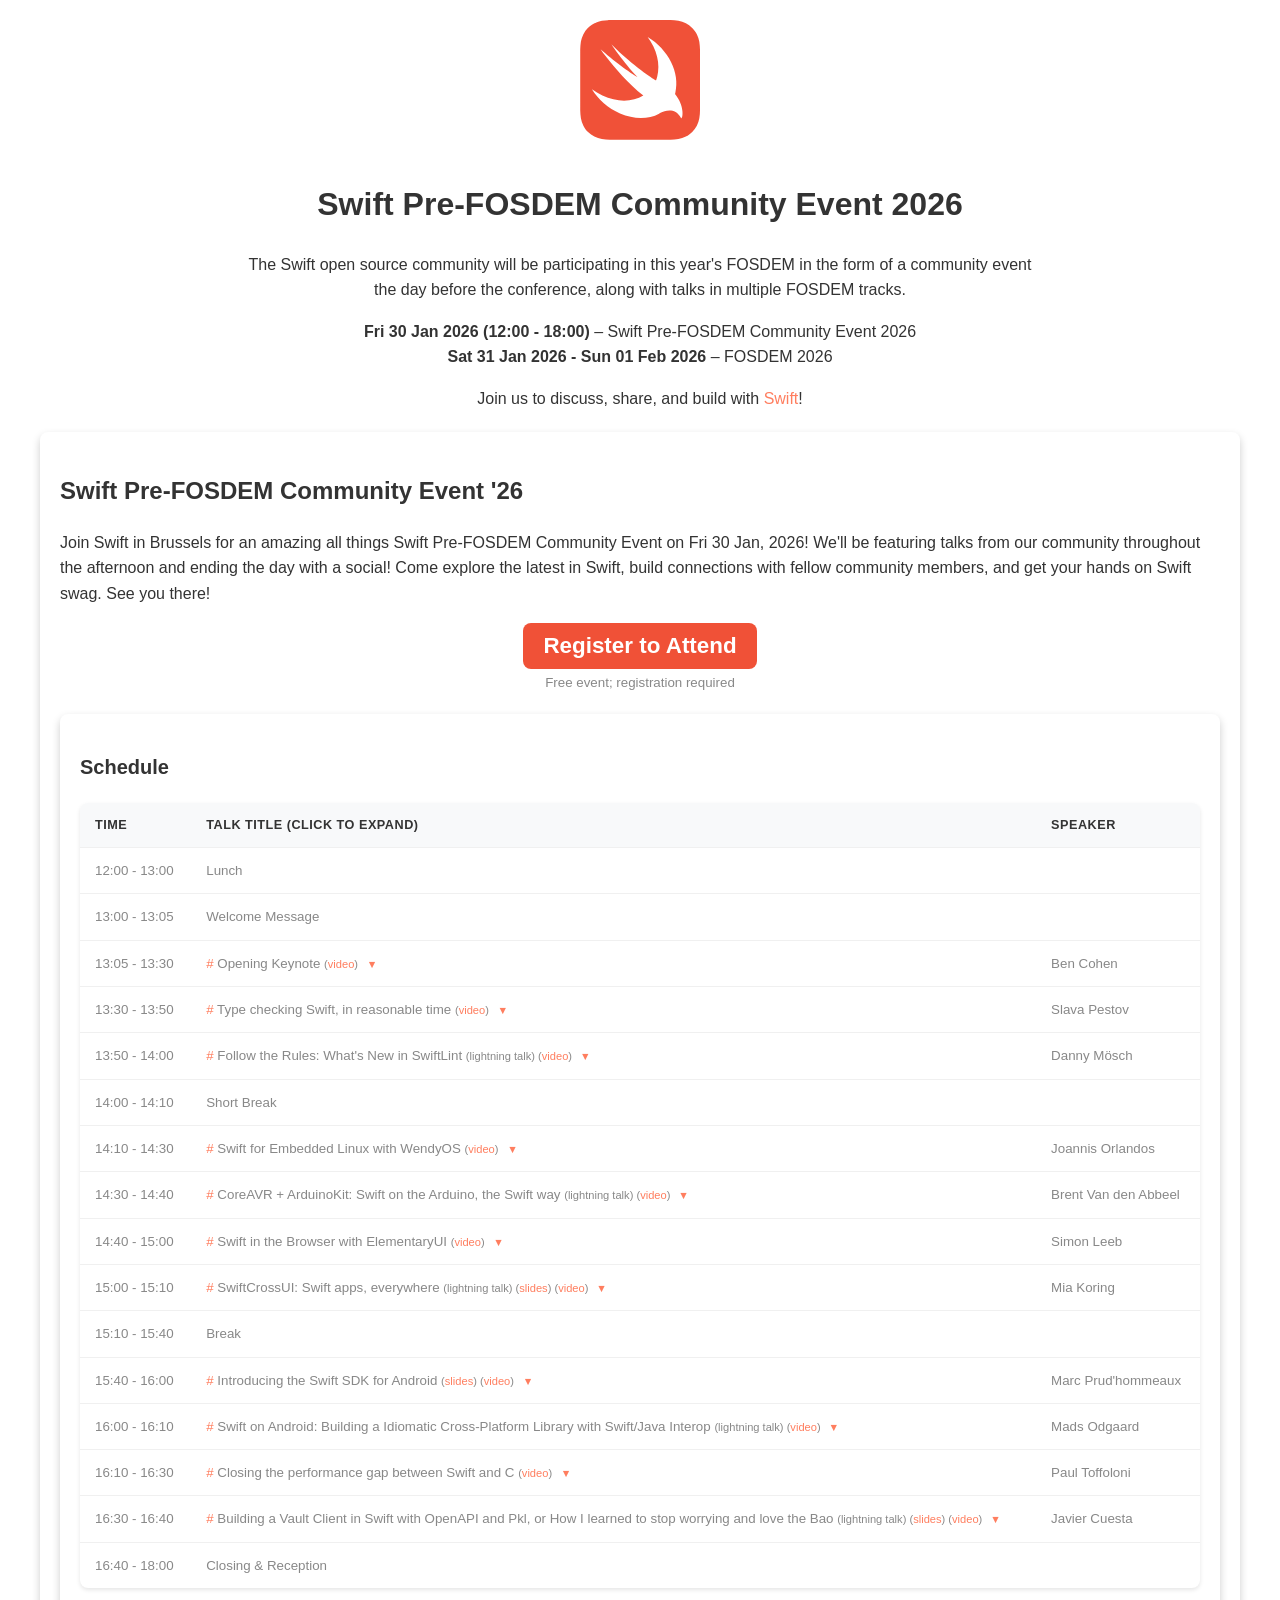
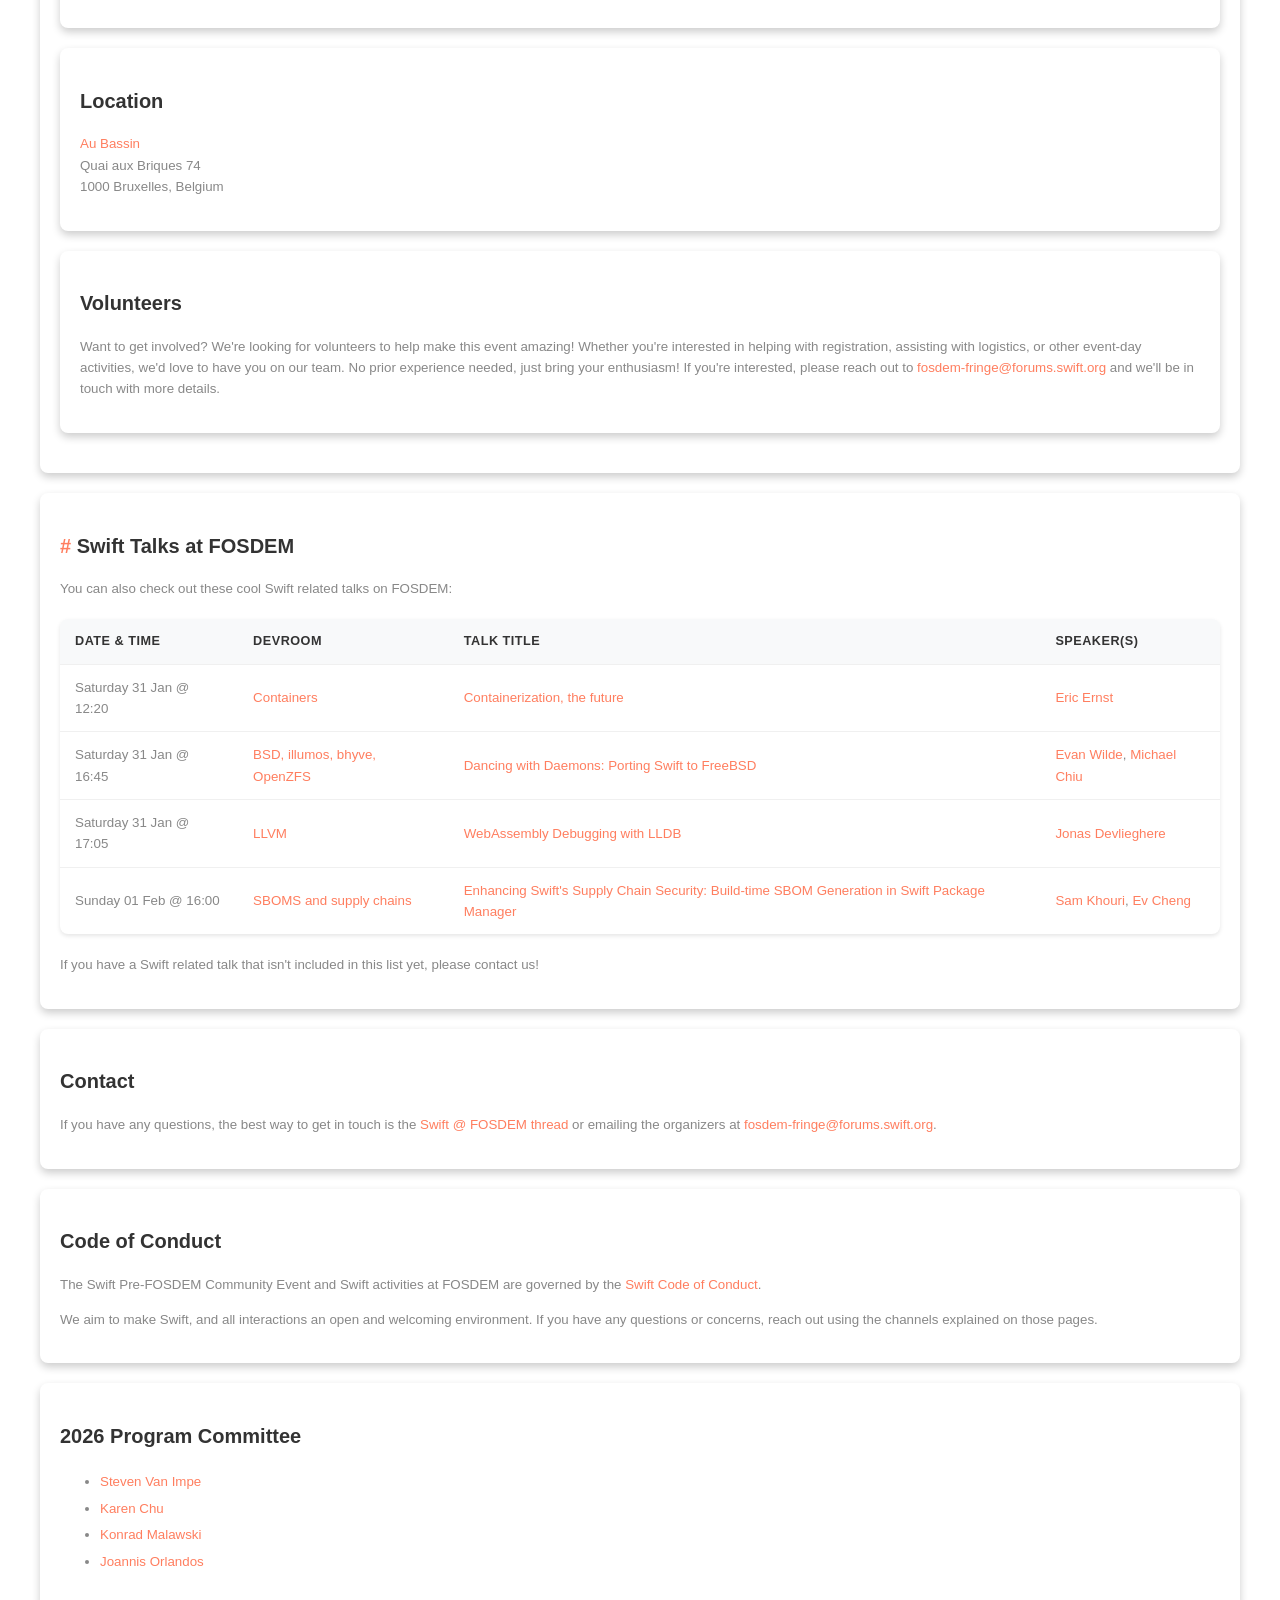
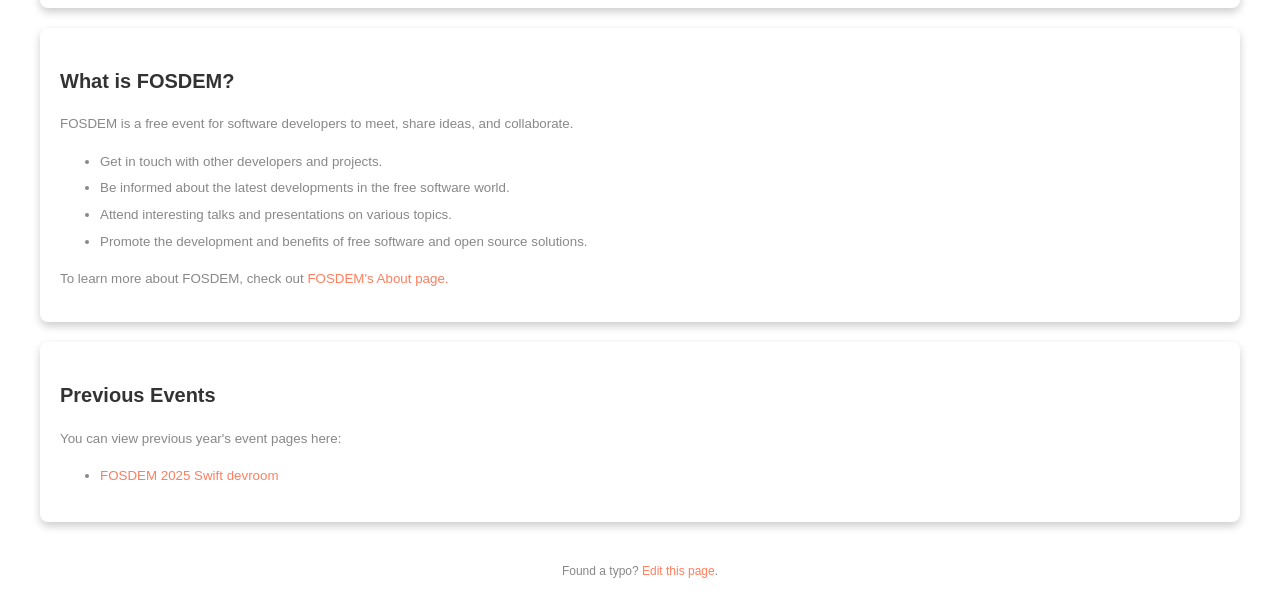
==== commit 27e6643c: "add links to opening keynote and typechecking videos" ====
--- a/index.html
+++ b/index.html
@@ -99,7 +99,7 @@
                     <td>13:05 - 13:30</td>
                     <td>
                         <a href="#talk1-opening-keynote">#</a>
-                        Opening Keynote
+                        Opening Keynote <small>(<a href="https://www.youtube.com/watch?v=jAgydnnjj0Y">video</a>)</small>
                     </td>
                     <td>
                         Ben Cohen
@@ -121,7 +121,7 @@
                     <td>13:30 - 13:50</td>
                     <td>
                         <a href="#talk2-type-checking-swift-challenges-and-improvements">#</a>
-                        Type checking Swift, in reasonable time
+                        Type checking Swift, in reasonable time <small>(<a href="https://www.youtube.com/watch?v=e5ADGENmv3A">video</a>)</small>
                     </td>
                     <td>Slava Pestov</td>
                 </tr>
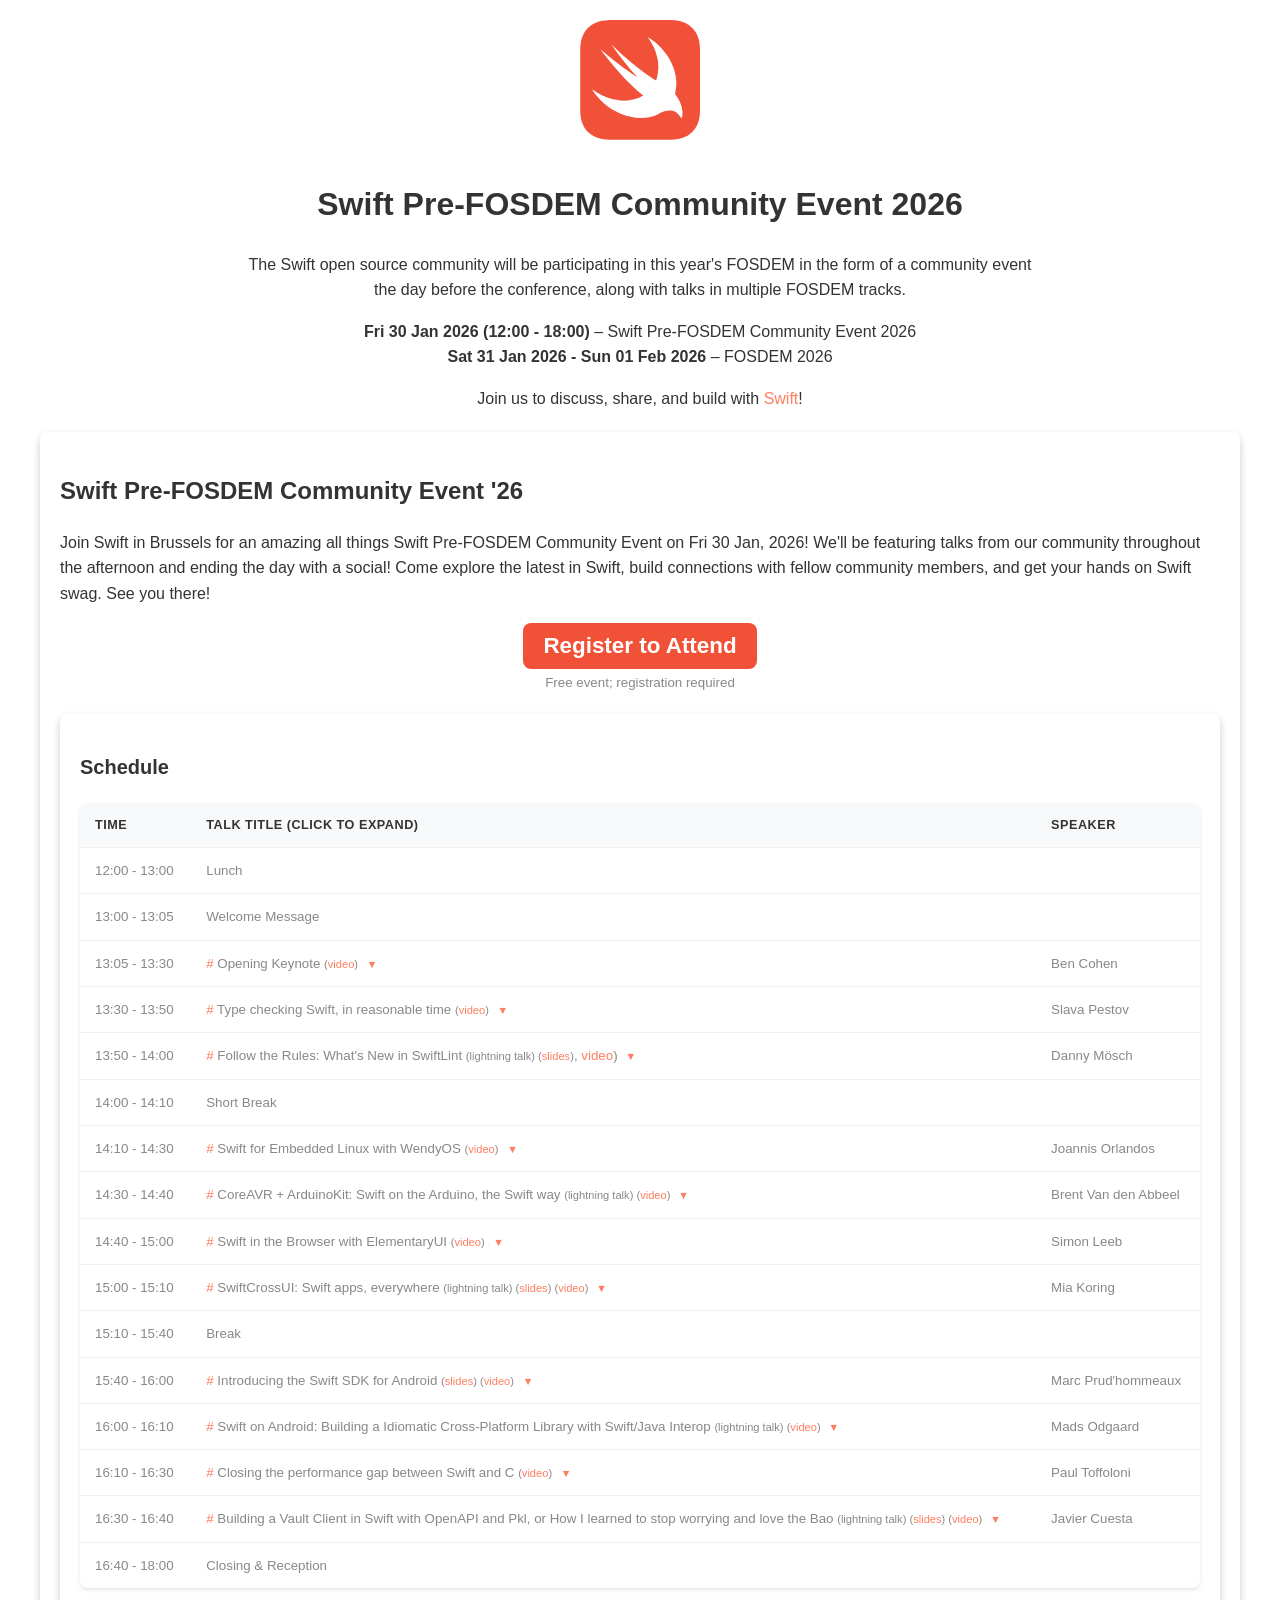
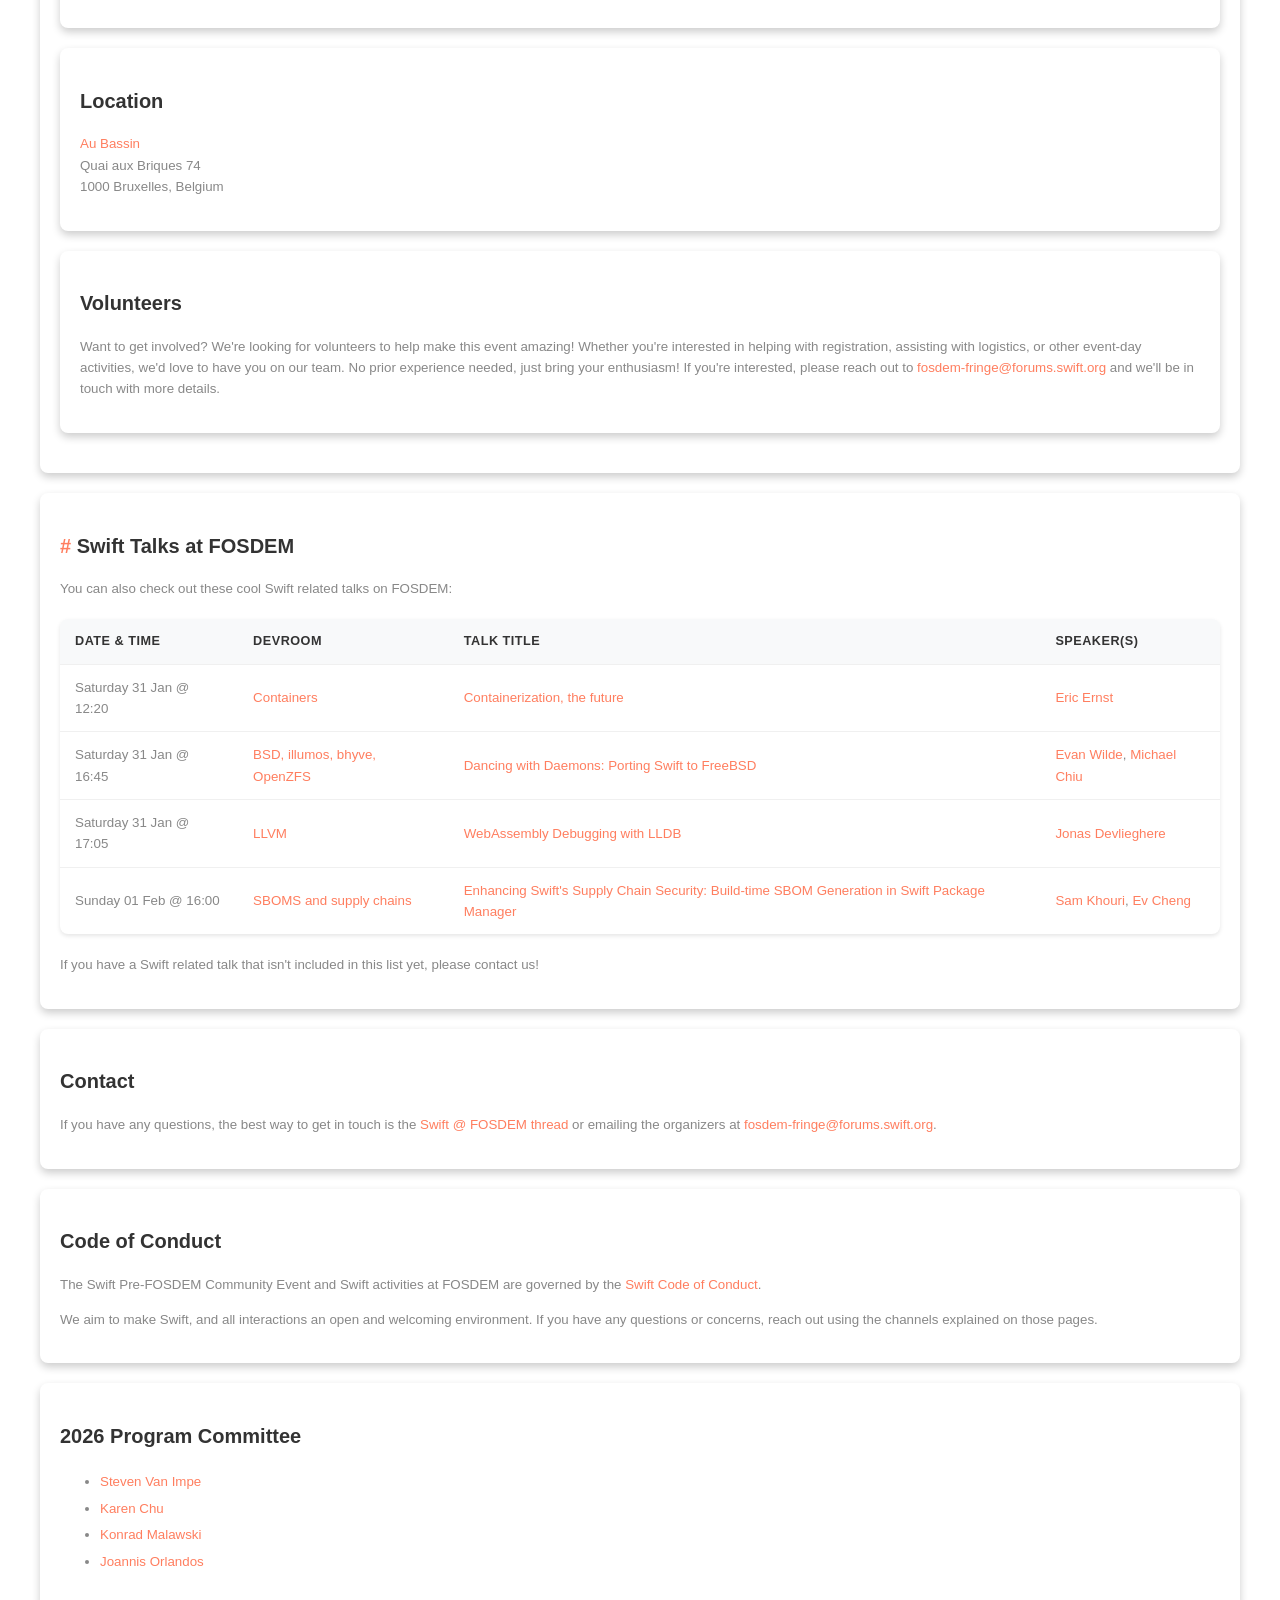
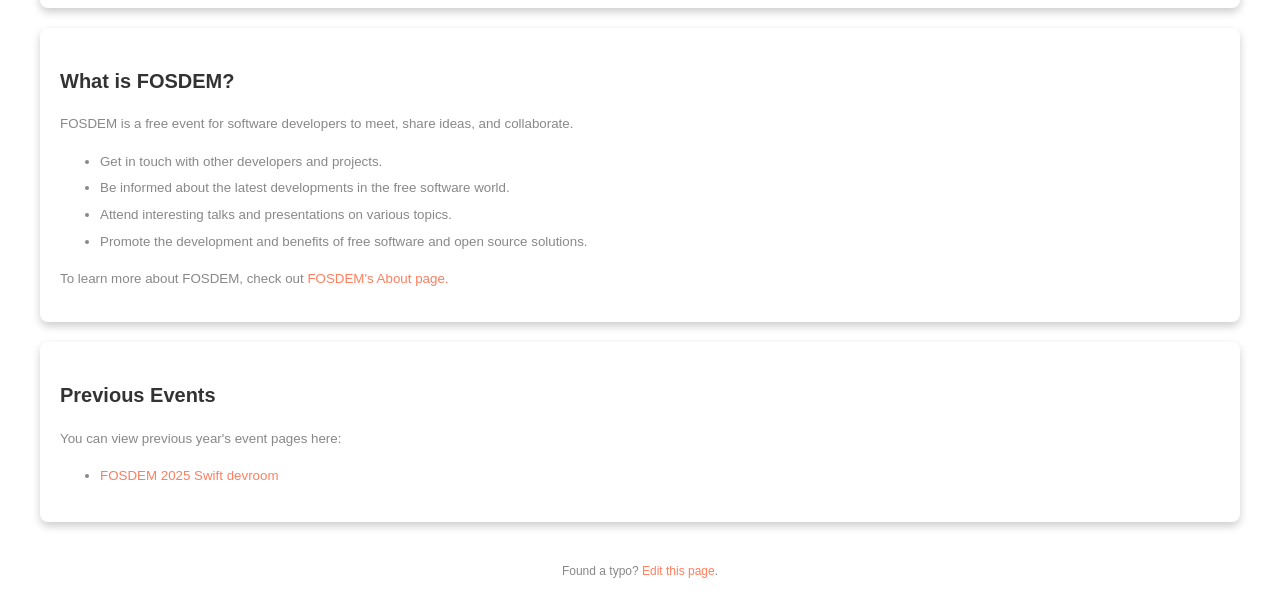
==== commit 863d23ab: "Merge branch 'main' into dannys-slides" ====
--- a/index.html
+++ b/index.html
@@ -151,7 +151,7 @@
                     <td>13:50 - 14:00</td>
                     <td>
                         <a href="#talk3-follow-the-rules-whats-new-in-swiftlint">#</a>
-                        Follow the Rules: What's New in SwiftLint <small>(lightning talk) (<a href="https://youtu.be/1uPIYfUCbGc?si=vcNhHsHl1f2c5drj">video</a>)</small></td>
+                        Follow the Rules: What's New in SwiftLint <small>(lightning talk) (<a href="slides/2026/follow-the-rules.pdf">slides</a>)</small>, <a href="https://youtu.be/1uPIYfUCbGc?si=vcNhHsHl1f2c5drj">video</a>)</small></td>
                     <td>Danny Mösch</td>
                 </tr>
                 <tr class="expandable-content" data-talk="talk3-follow-the-rules-whats-new-in-swiftlint">
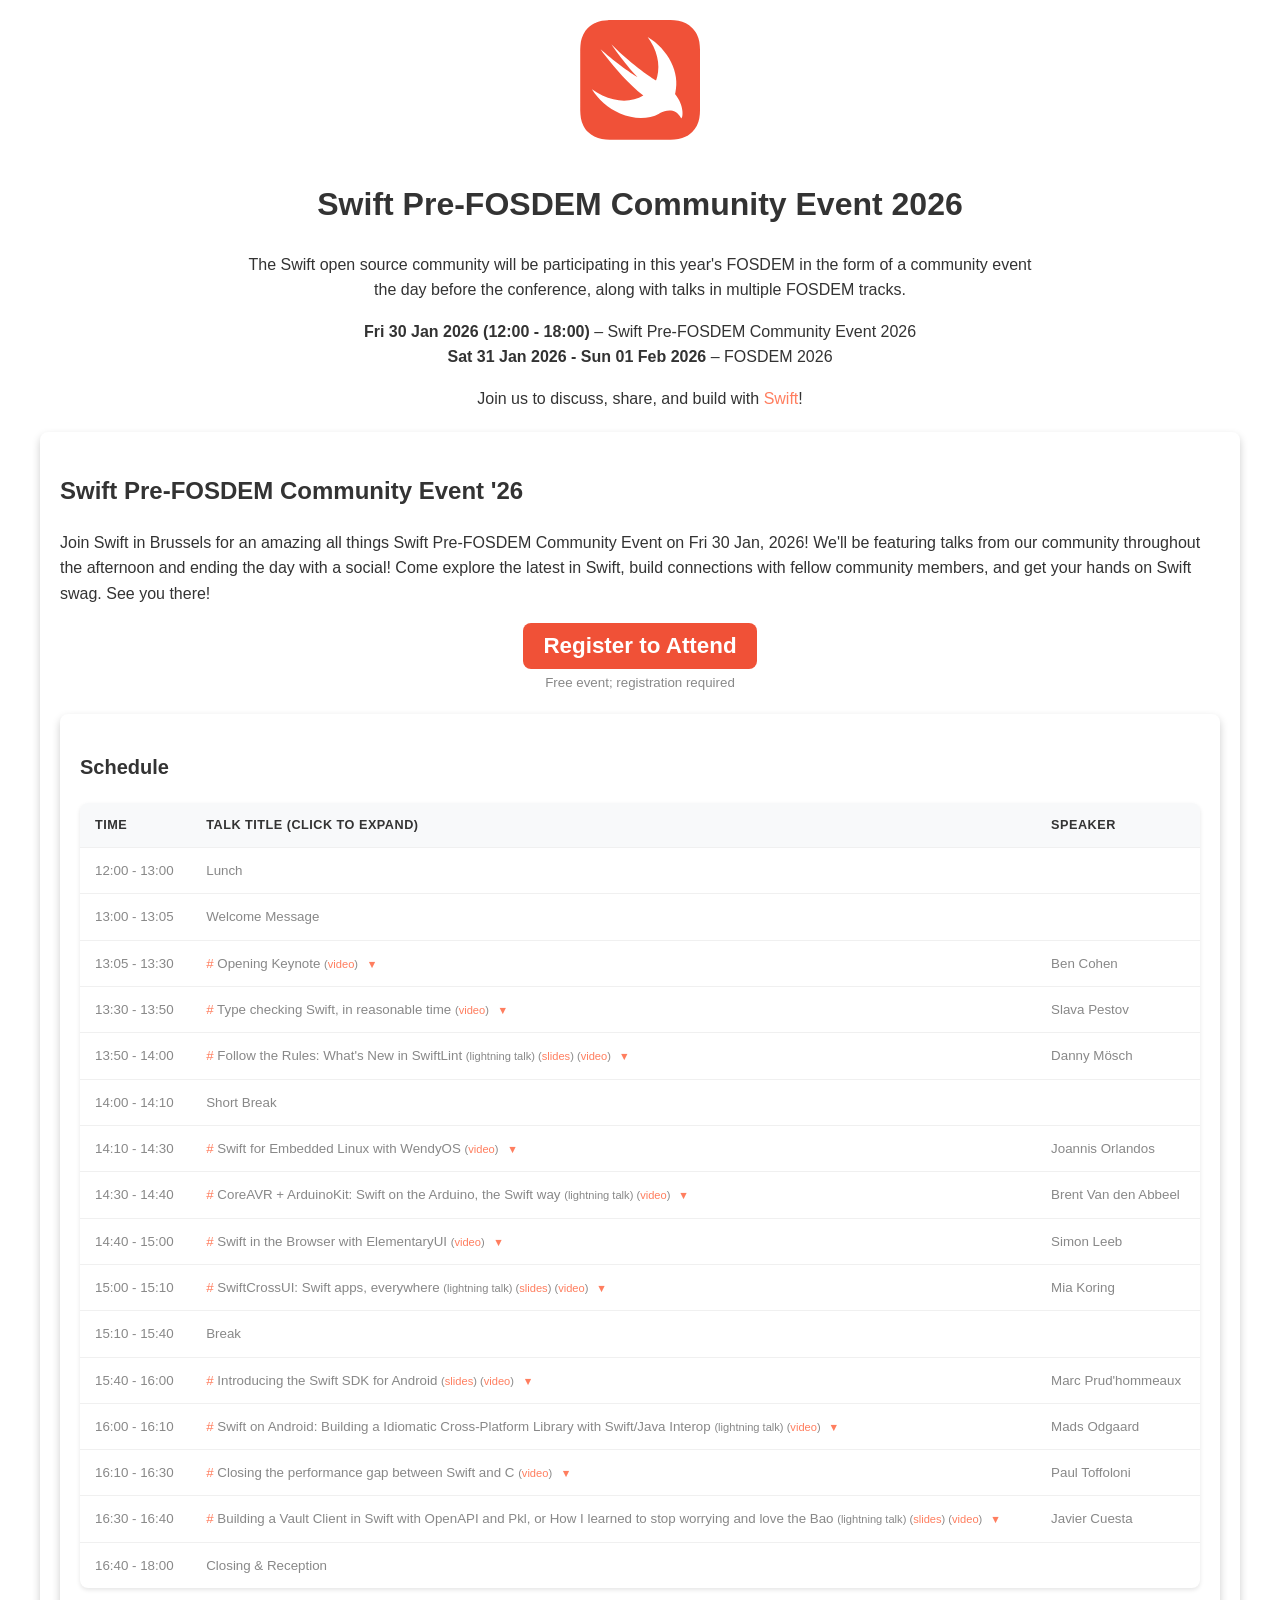
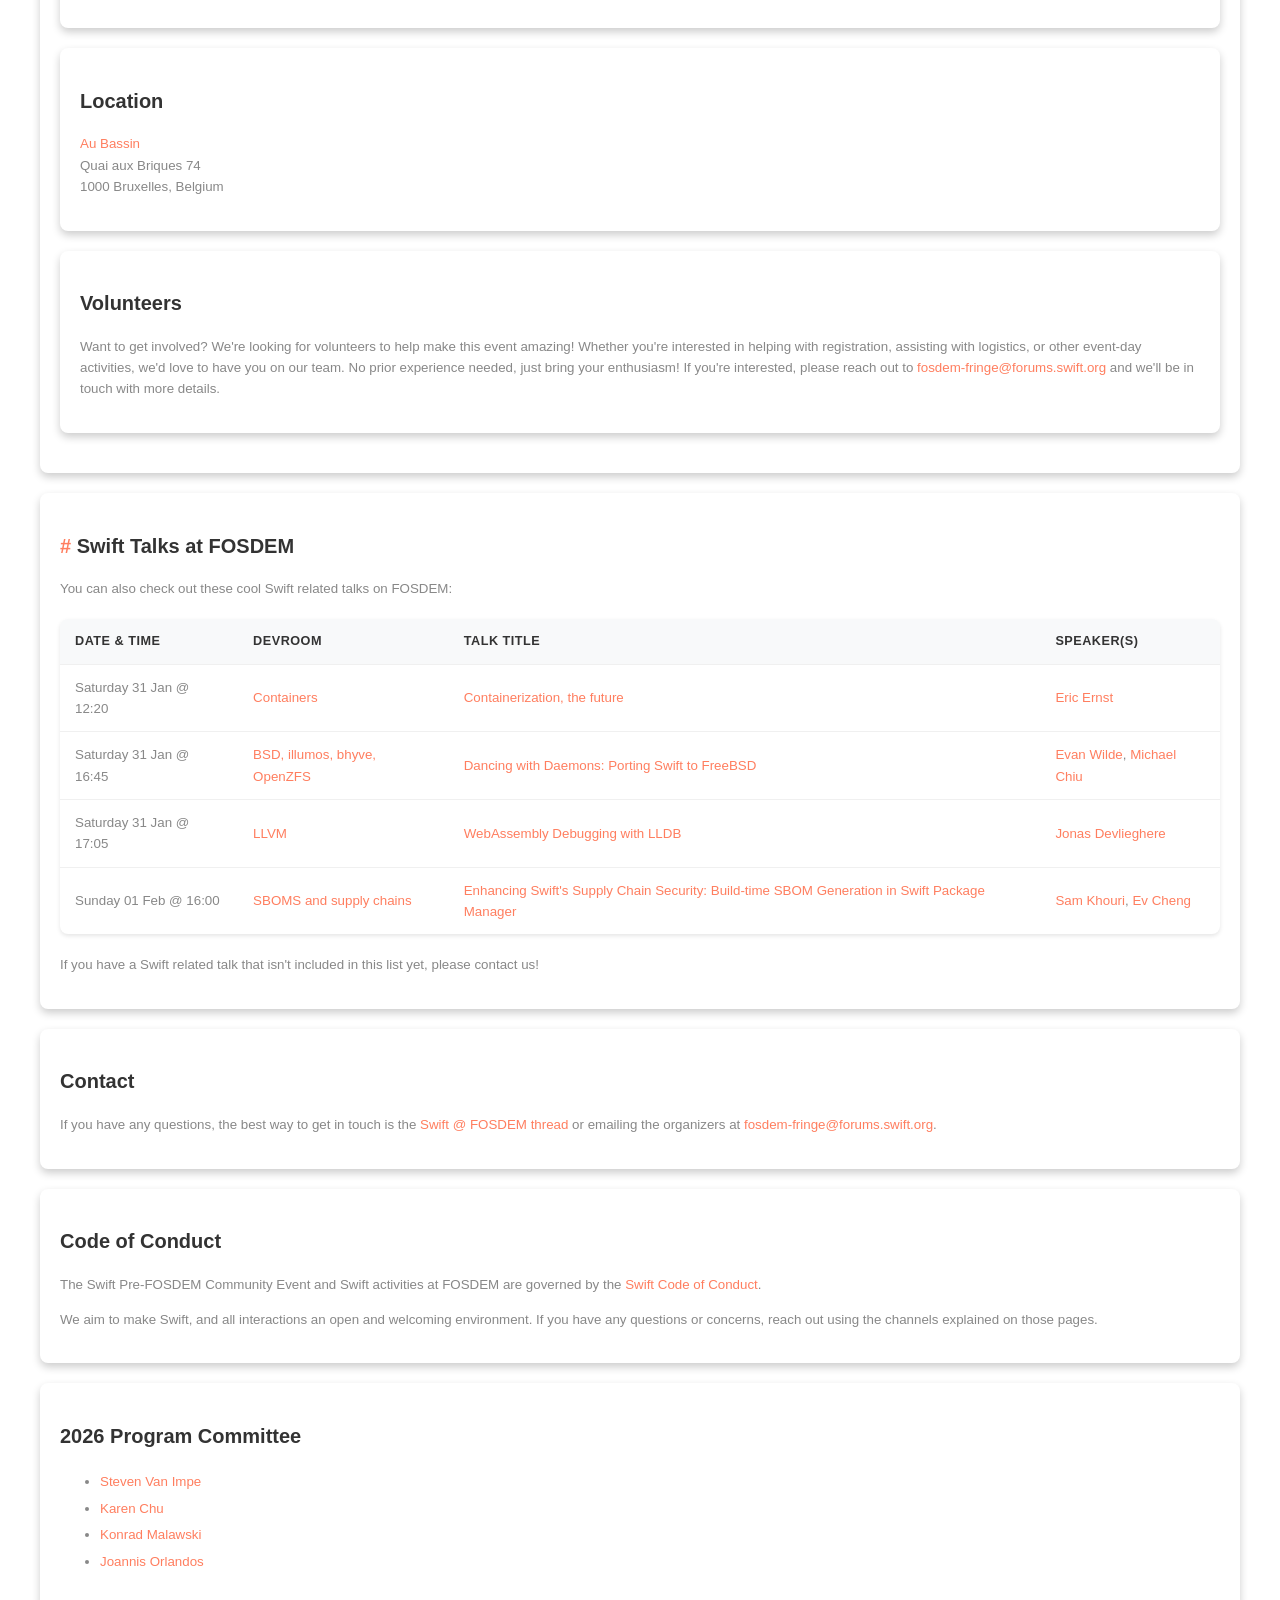
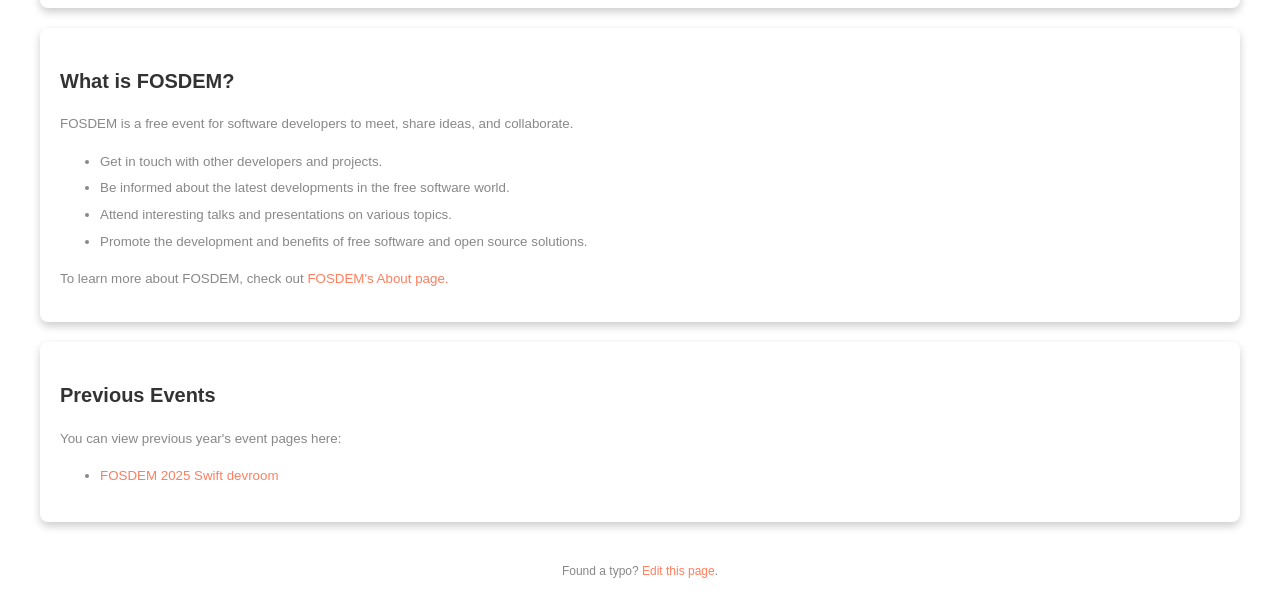
==== commit 7edc680e: "Fix HTML structure for SwiftLint talk entry" ====
--- a/index.html
+++ b/index.html
@@ -151,7 +151,7 @@
                     <td>13:50 - 14:00</td>
                     <td>
                         <a href="#talk3-follow-the-rules-whats-new-in-swiftlint">#</a>
-                        Follow the Rules: What's New in SwiftLint <small>(lightning talk) (<a href="slides/2026/follow-the-rules.pdf">slides</a>)</small>, <a href="https://youtu.be/1uPIYfUCbGc?si=vcNhHsHl1f2c5drj">video</a>)</small></td>
+                        Follow the Rules: What's New in SwiftLint <small>(lightning talk) (<a href="slides/2026/follow-the-rules.pdf">slides</a>) (<a href="https://youtu.be/1uPIYfUCbGc?si=vcNhHsHl1f2c5drj">video</a>)</small></td>
                     <td>Danny Mösch</td>
                 </tr>
                 <tr class="expandable-content" data-talk="talk3-follow-the-rules-whats-new-in-swiftlint">
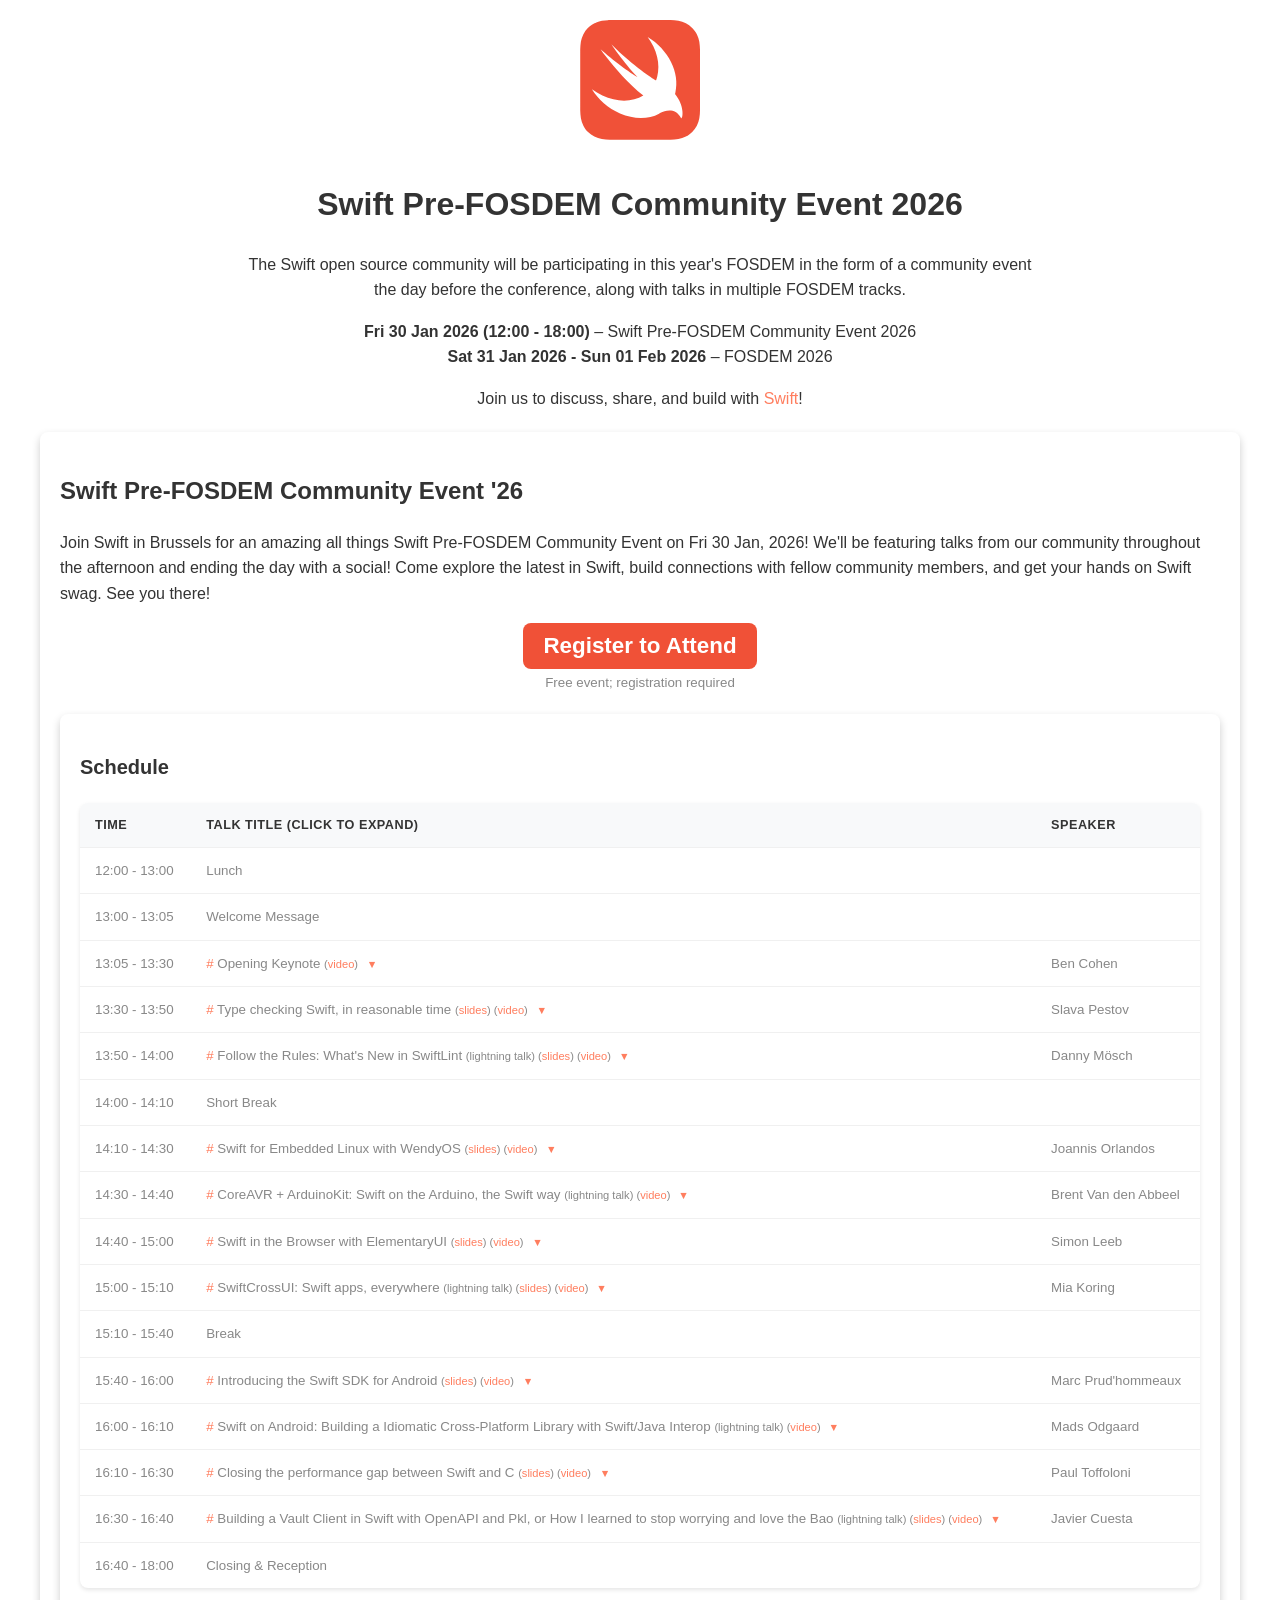
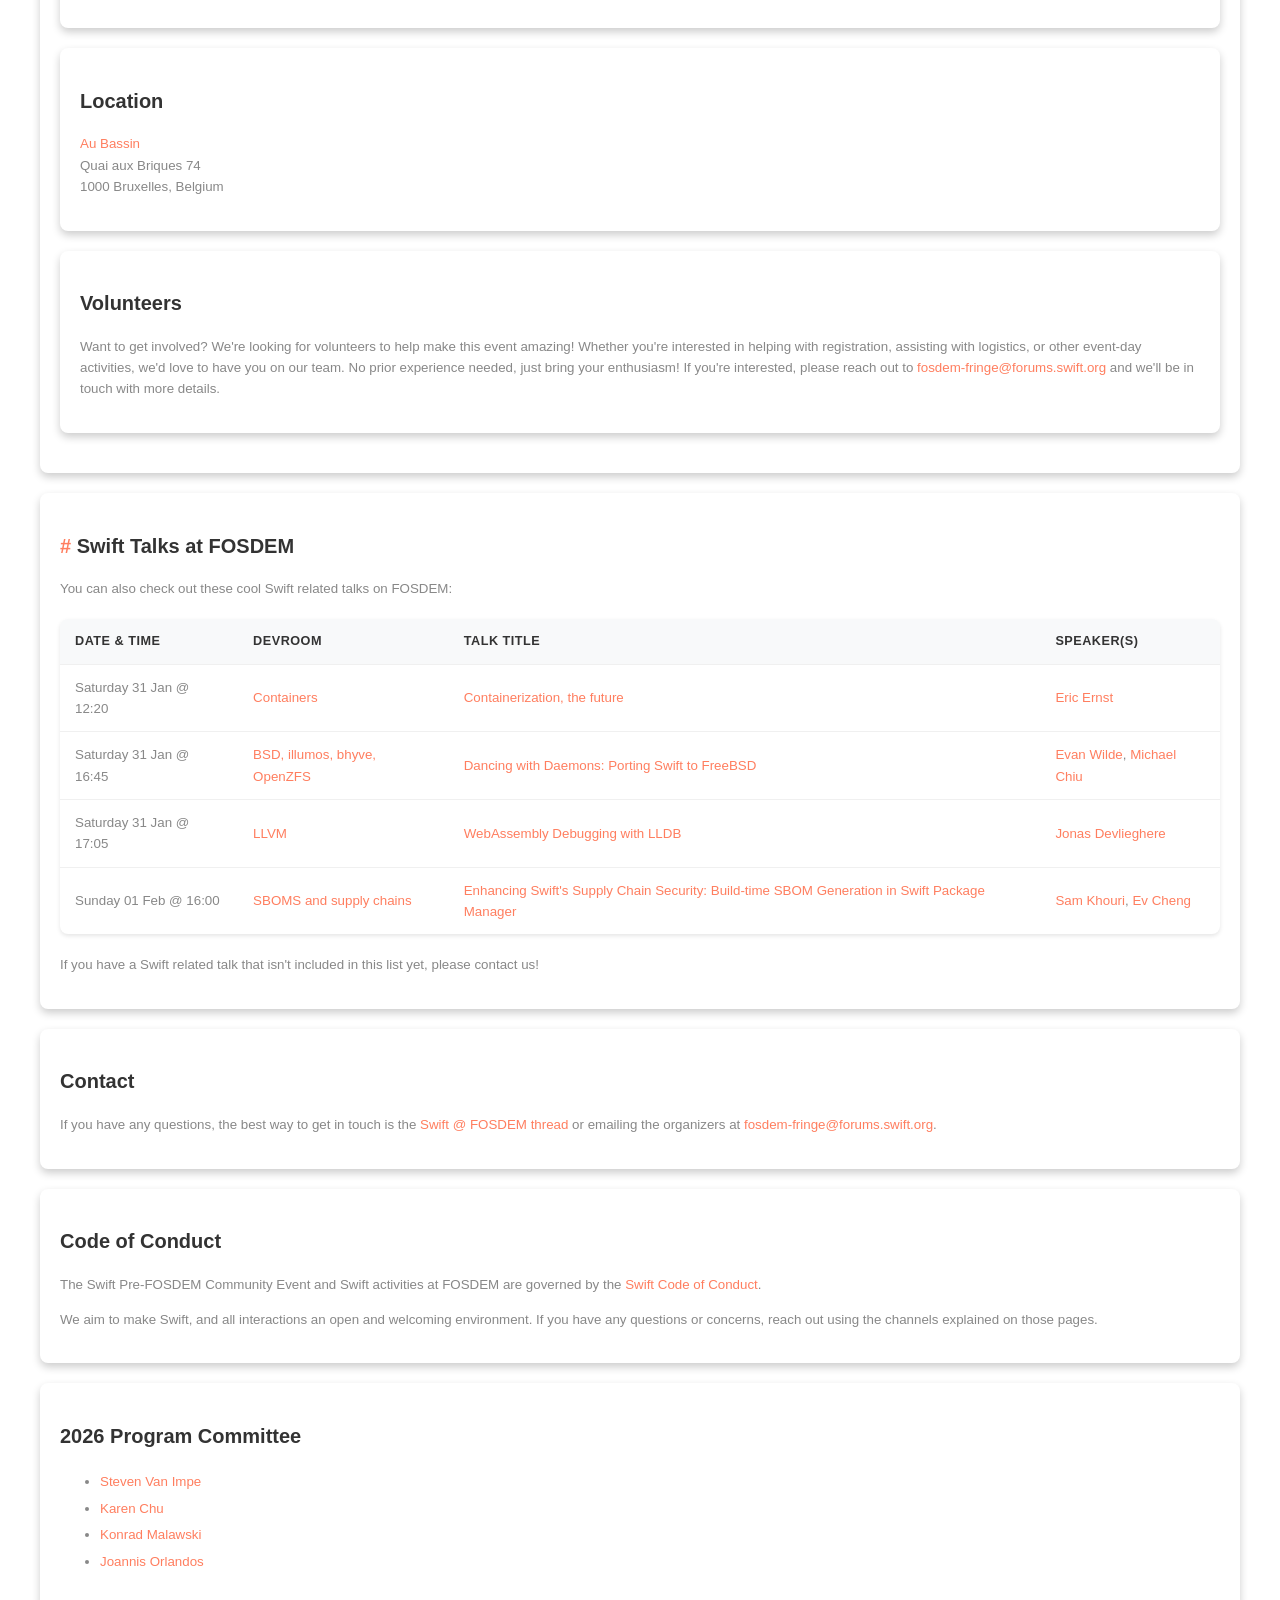
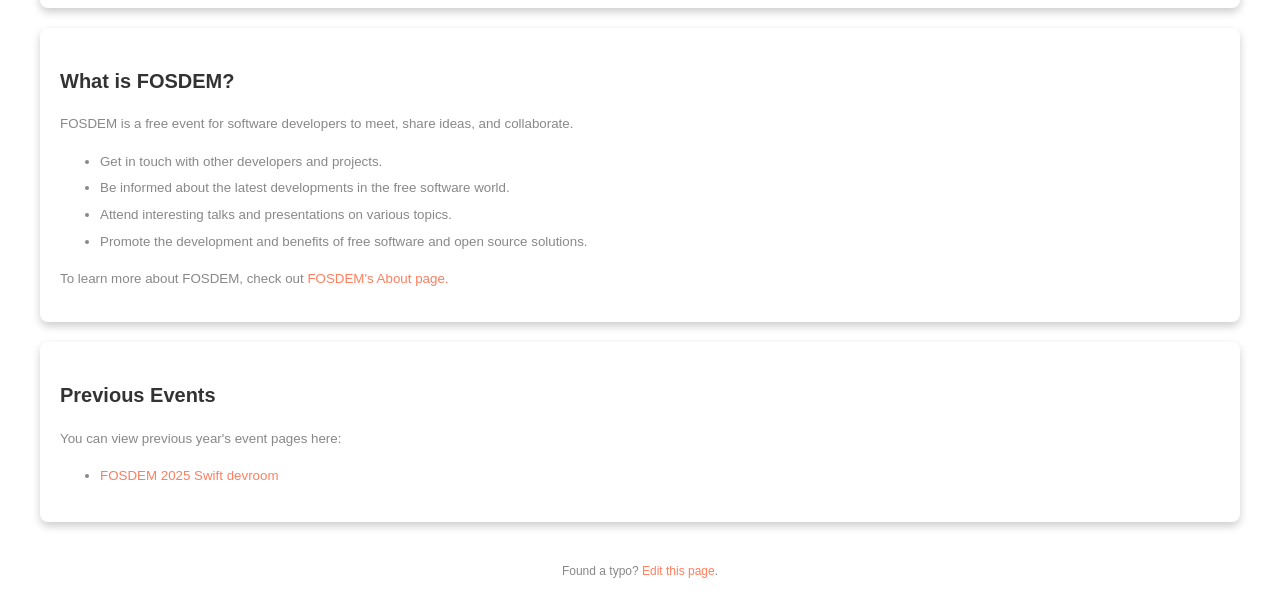
==== commit 360adca1: "Update talk details with slide links add links to slides for Slava/Simon/Joannis/Paul's talks" ====
--- a/index.html
+++ b/index.html
@@ -121,7 +121,7 @@
                     <td>13:30 - 13:50</td>
                     <td>
                         <a href="#talk2-type-checking-swift-challenges-and-improvements">#</a>
-                        Type checking Swift, in reasonable time <small>(<a href="https://www.youtube.com/watch?v=e5ADGENmv3A">video</a>)</small>
+                        Type checking Swift, in reasonable time <small> (<a href="slides/2026/type-checking-swift-in-reasonable-time.pdf">slides</a>) (<a href="https://www.youtube.com/watch?v=e5ADGENmv3A">video</a>)</small>
                     </td>
                     <td>Slava Pestov</td>
                 </tr>
@@ -185,7 +185,7 @@
                     <td>14:10 - 14:30</td>
                     <td>
                         <a href="#talk4-swift-for-embedded-linux-with-wendyos">#</a>
-                        Swift for Embedded Linux with WendyOS <small>(<a href="https://youtu.be/DVBRZRBZrtM?si=aJqOQ12oMZcjWz7K">video</a>)</small>
+                        Swift for Embedded Linux with WendyOS <small>  (<a href="slides/2026/swift-for-embedded-linux-with-WendyOS.pdf">slides</a>) (<a href="https://youtu.be/DVBRZRBZrtM?si=aJqOQ12oMZcjWz7K">video</a>)</small>
                     </td>
                     <td>Joannis Orlandos</td>
                 </tr>
@@ -255,7 +255,7 @@
                     <td>14:40 - 15:00</td>
                     <td>
                         <a href="#talk6-swift-in-the-browser-with-elementaryui">#</a>
-                        Swift in the Browser with ElementaryUI <small>(<a href="https://youtu.be/OmQ881sOTIc?si=neCeRSp3z0TZHh0a">video</a>)</small>
+                        Swift in the Browser with ElementaryUI <small> (<a href="slides/2026/swift-in-the-browser-with-elementaryUI.pdf">slides</a>) (<a href="https://youtu.be/OmQ881sOTIc?si=neCeRSp3z0TZHh0a">video</a>)</small>
                     </td>
                     <td>Simon Leeb</td>
                 </tr>
@@ -419,7 +419,7 @@
                     <td>16:10 - 16:30</td>
                     <td>
                         <a href="#talk10-closing-the-performance-gap-between-swift-and-c">#</a>
-                        Closing the performance gap between Swift and C <small>(<a href="https://youtu.be/m3-IgfBPsVY?si=BFtWS1rFHKPPJMJU">video</a>)</small>
+                        Closing the performance gap between Swift and C <small> (<a href="slides/2026/closing-the-performance-gap-between-swift-and-c.pdf">slides</a>) (<a href="https://youtu.be/m3-IgfBPsVY?si=BFtWS1rFHKPPJMJU">video</a>)</small>
                     </td>
                     <td>Paul Toffoloni</td>
                 </tr>
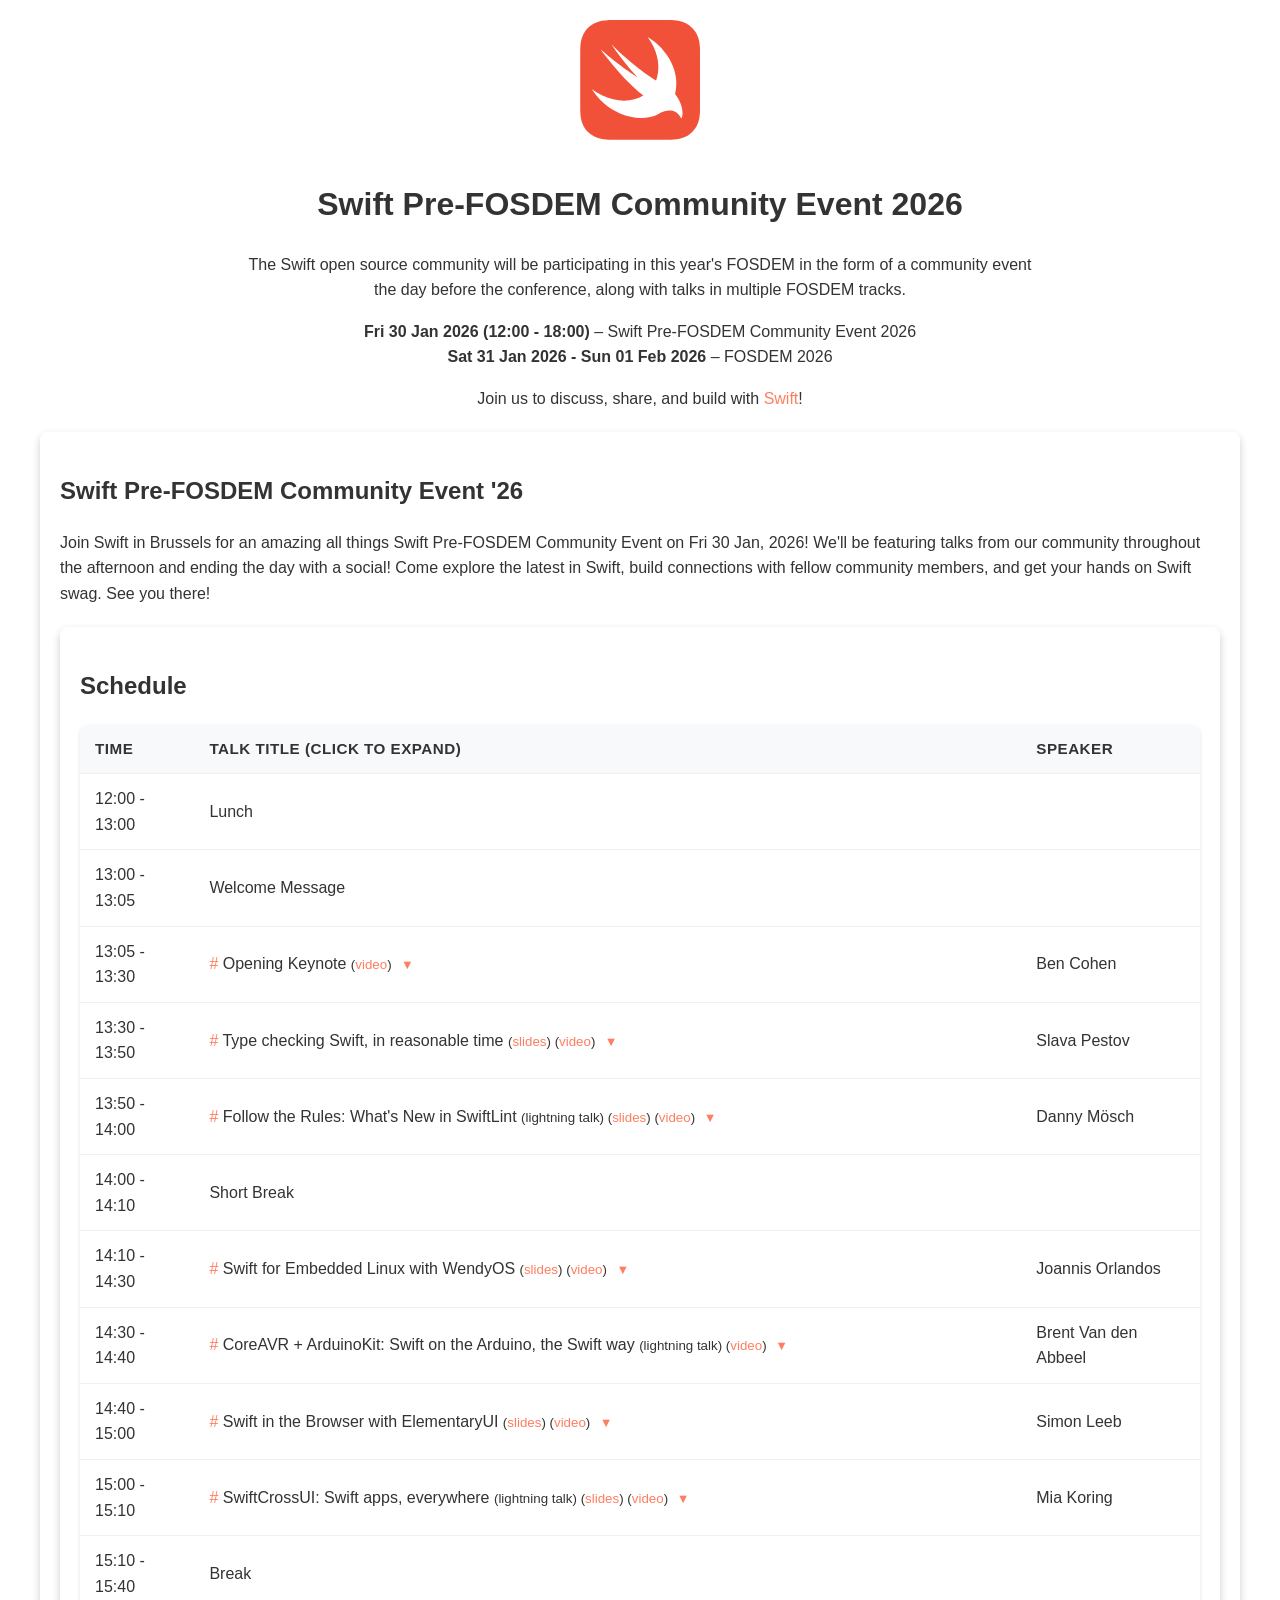
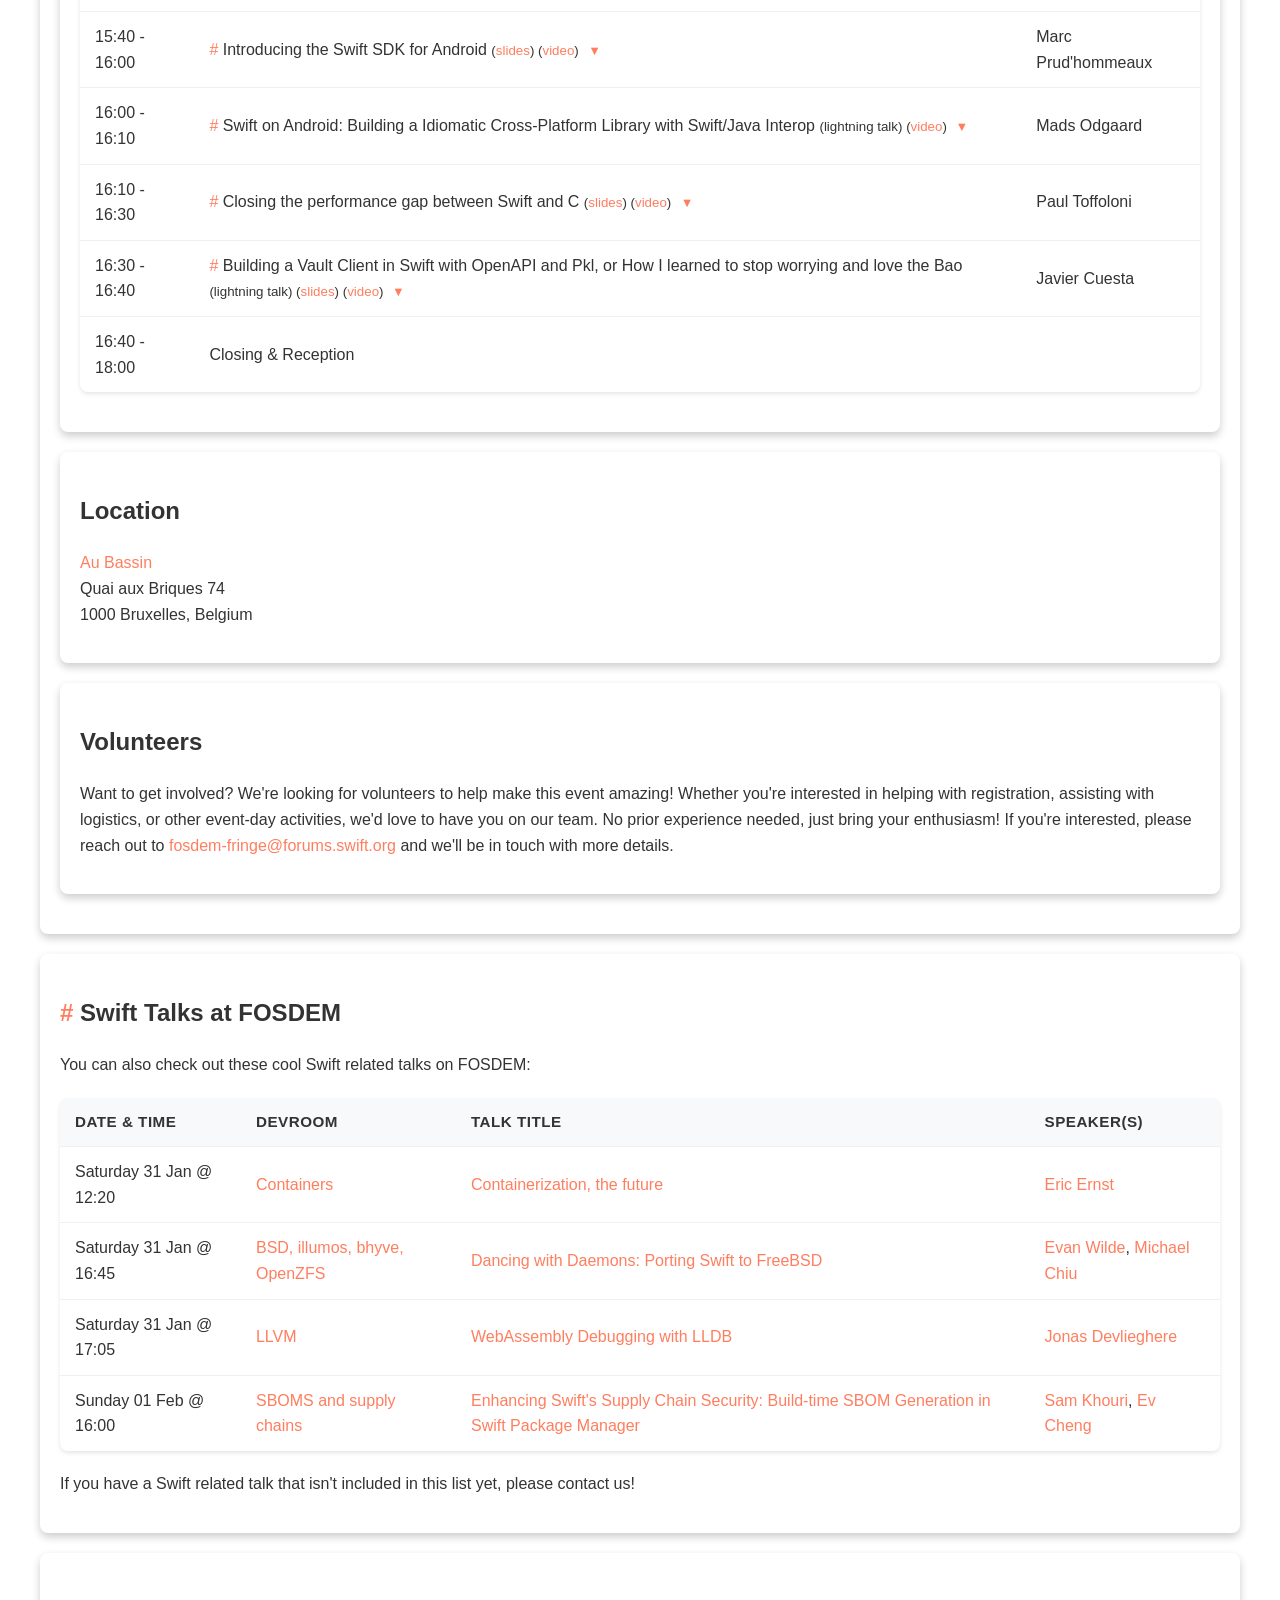
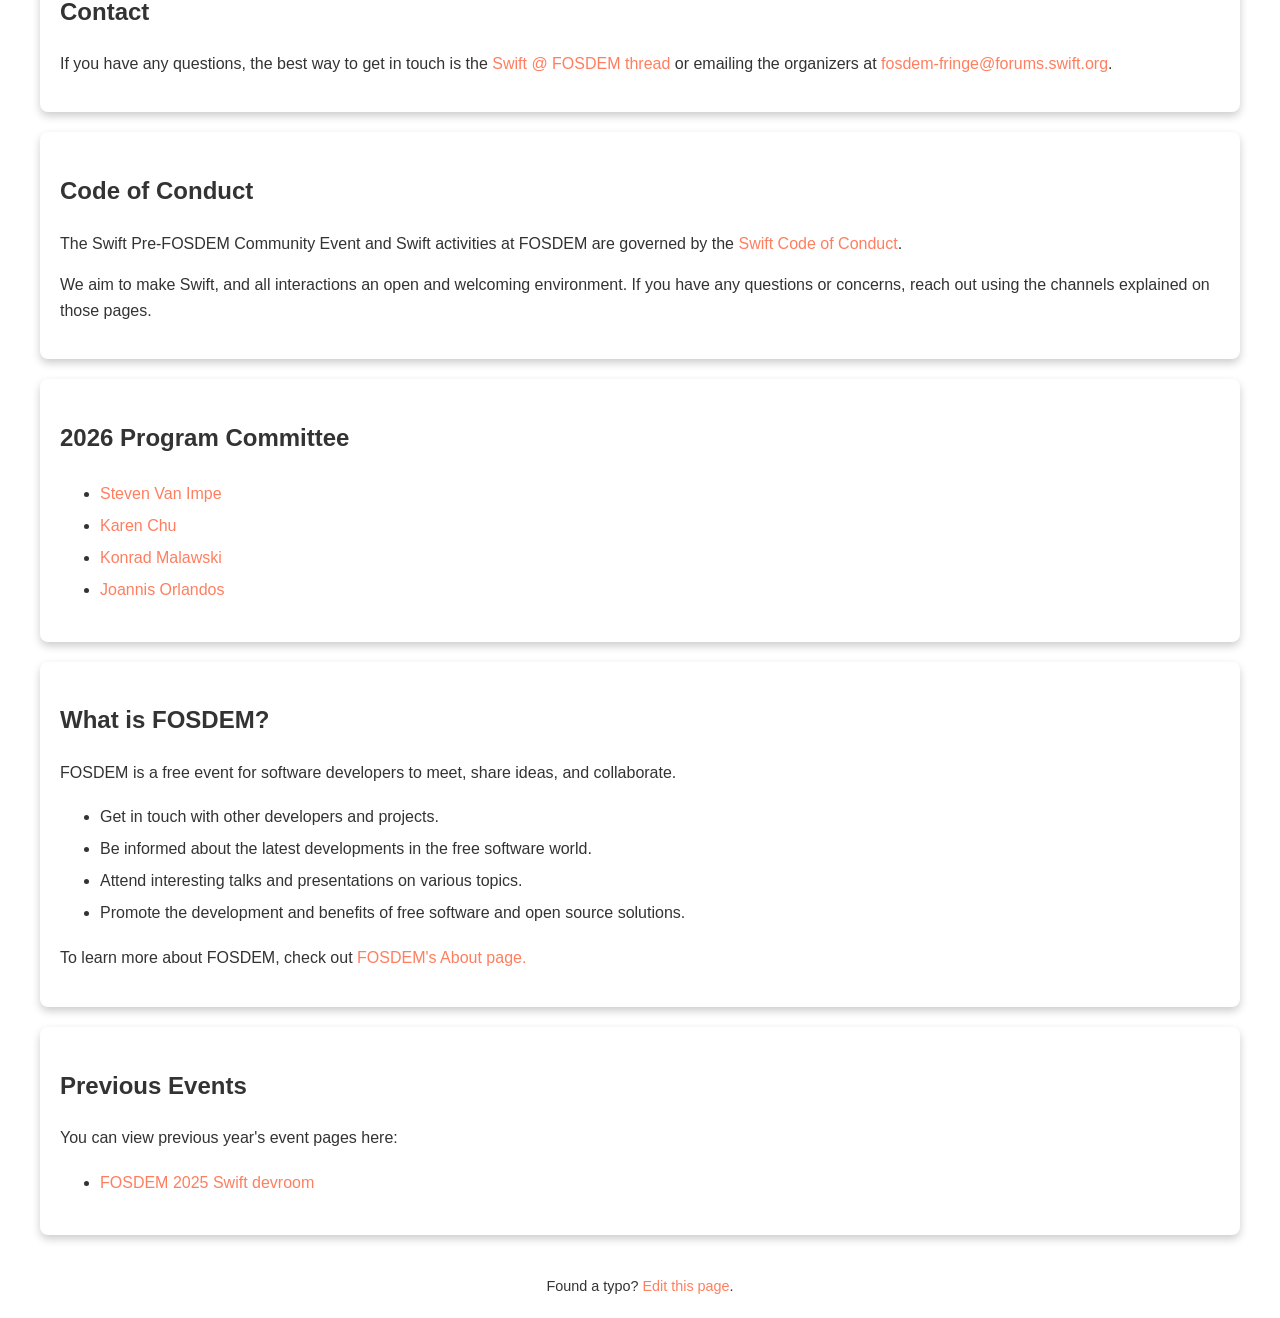
==== commit 641d9bd8: "Disable registration, event is complete Comment out registration button and related text." ====
--- a/index.html
+++ b/index.html
@@ -30,12 +30,13 @@
 
             See you there!
         </p>
-        <p style="text-align: center">
-            <a href="https://s.apple.com/dn5G2r2Ns6">
-                <button>Register to Attend</button>
-            </a>
-            <br/><small class="subtext">Free event; registration required</p>
-        </p>
+        
+        <!-- <p style="text-align: center">-->
+            <!-- <a href="https://s.apple.com/dn5G2r2Ns6">-->
+                <!-- <button>Register to Attend</button>-->
+            <!-- </a>-->
+            <!-- <br/><small class="subtext">Free event; registration required</p>-->
+        <!-- </p>-->
 
         <!--    <section class="left-container">-->
         <!--        <h2>Call for Proposals</h2>-->
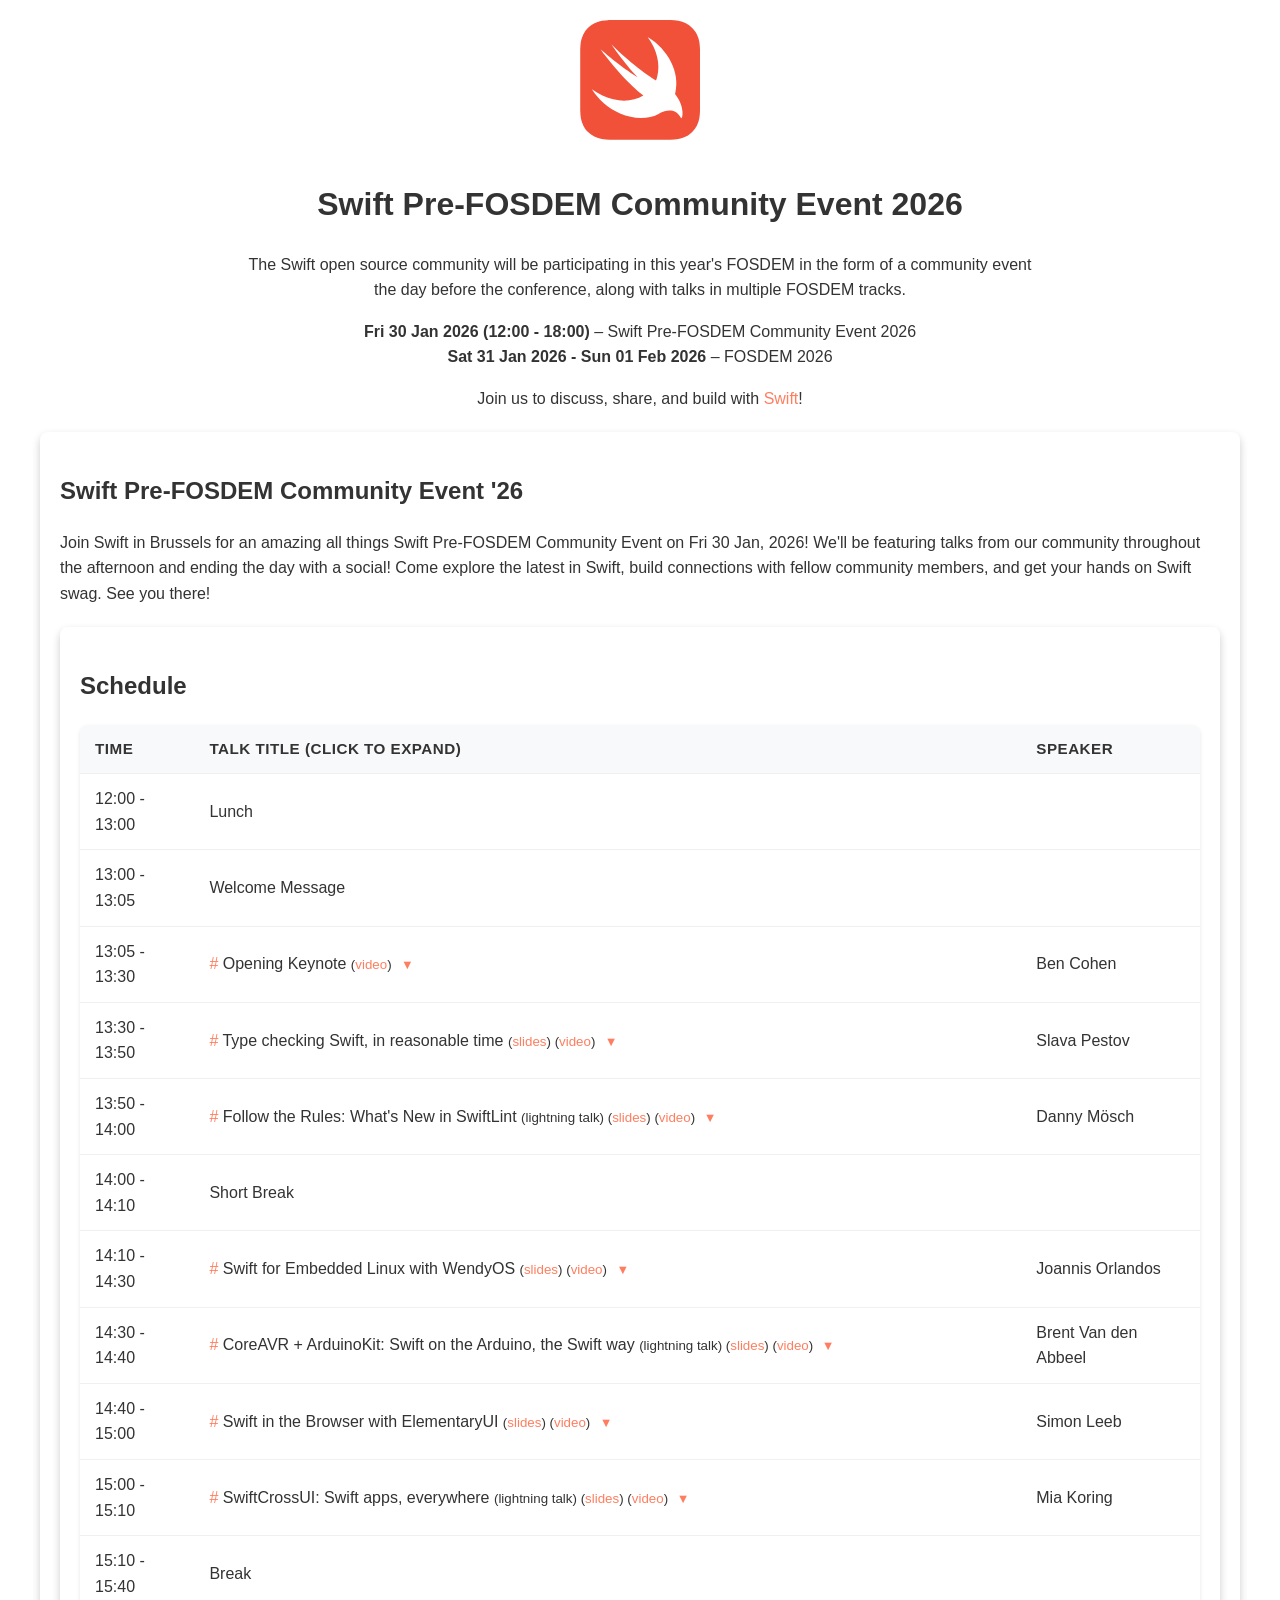
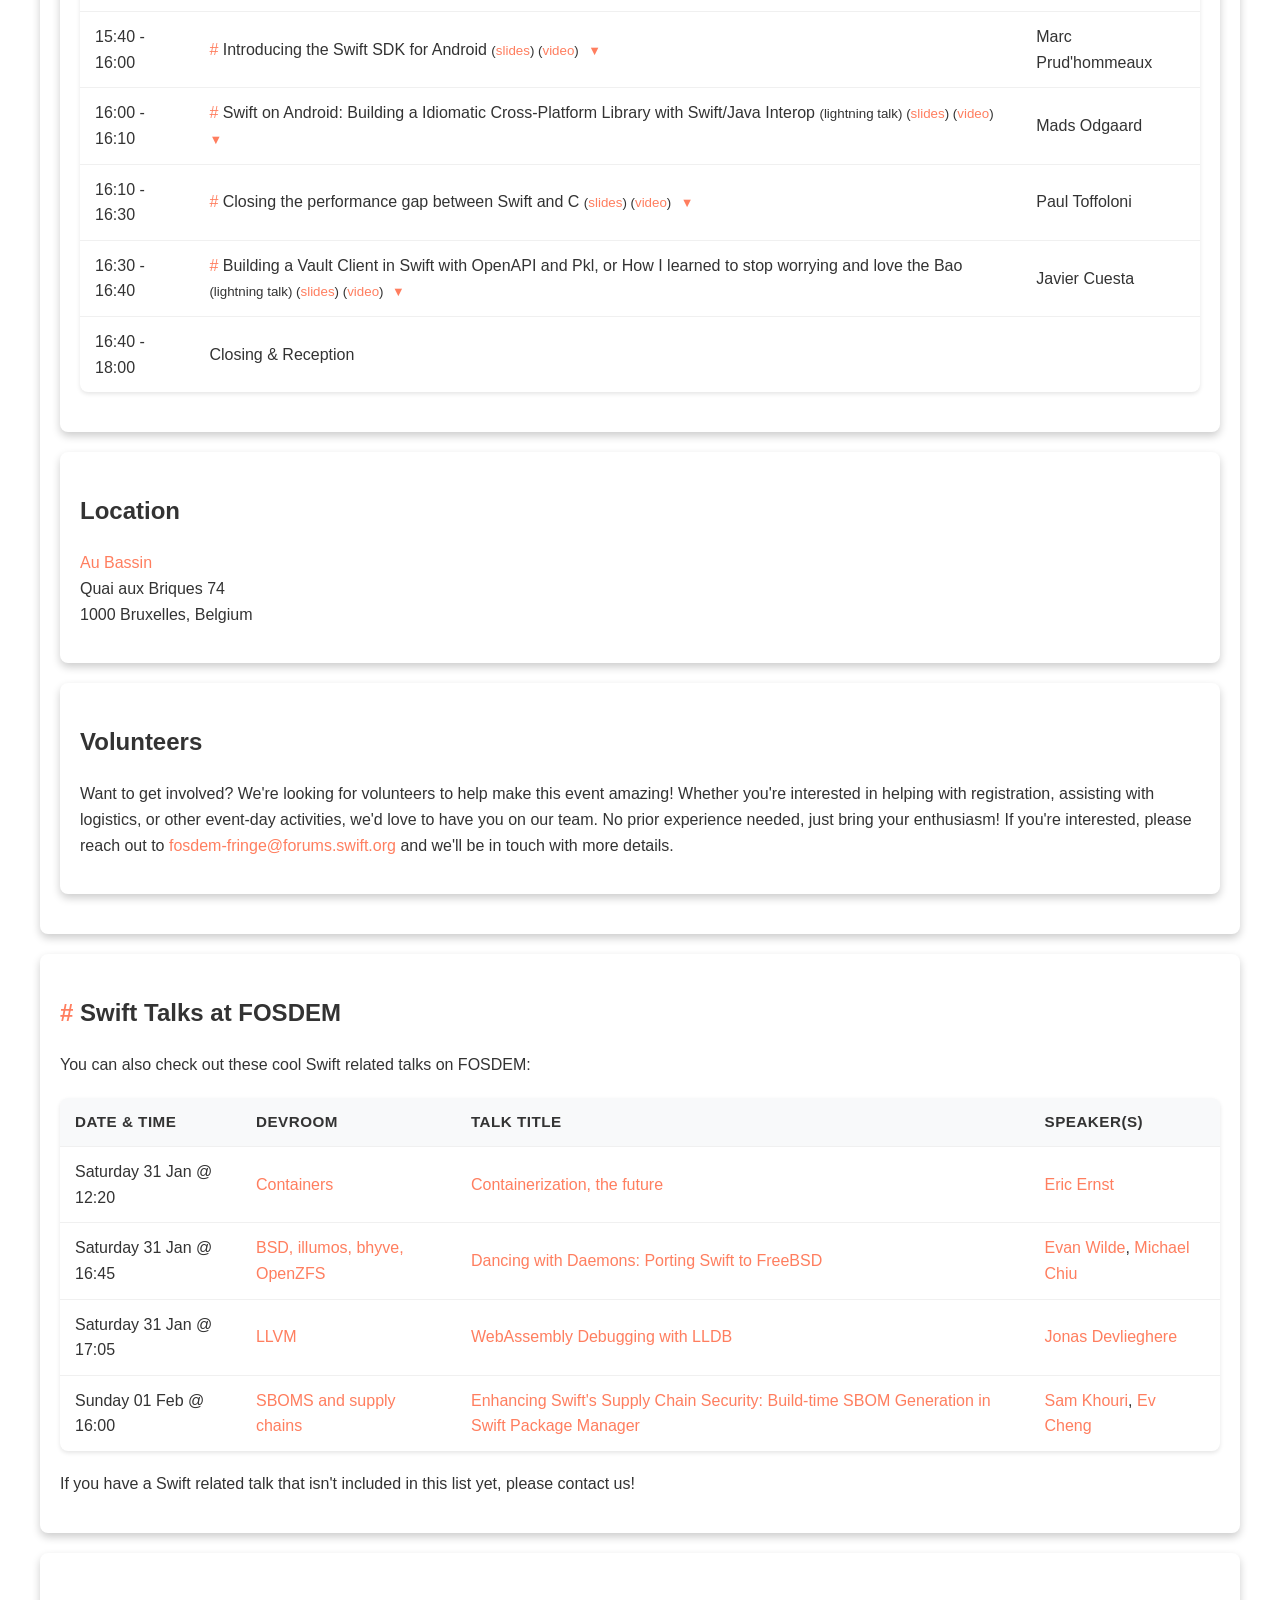
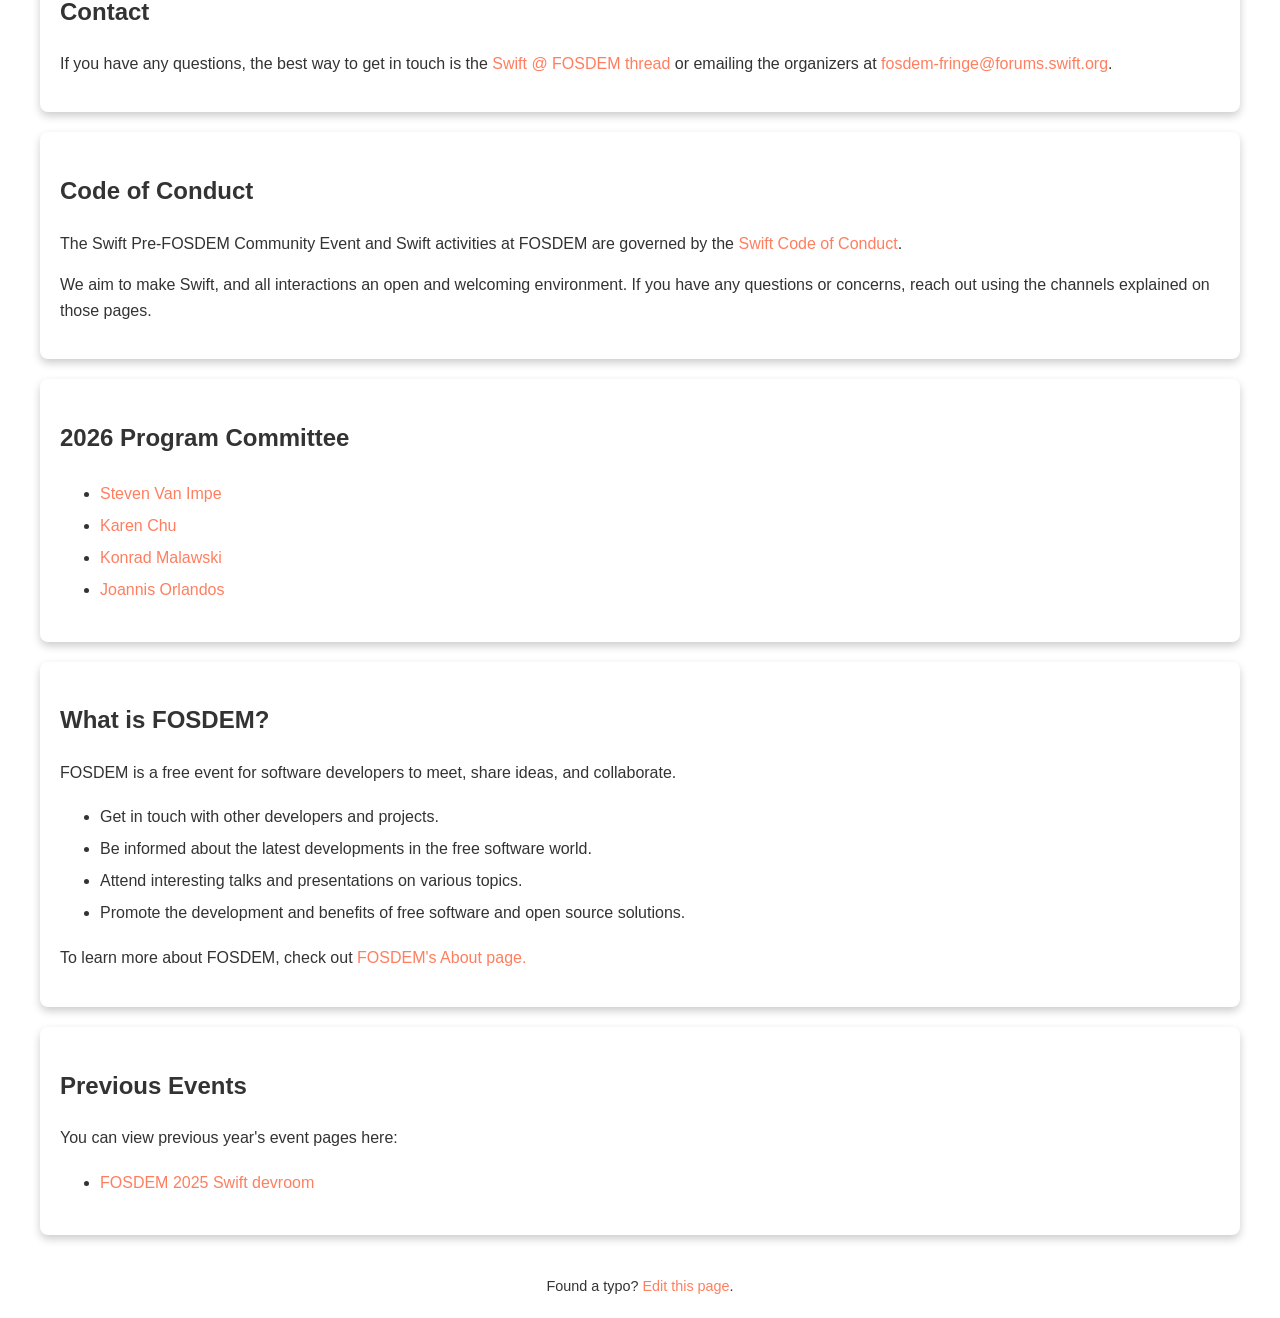
==== commit ef3eb84e: "Add links for Mads/Brent's speaker slides (#30) * Add Mads/Brent's speaker slides  * Add slides link" ====
--- a/index.html
+++ b/index.html
@@ -219,7 +219,7 @@
                     <td>14:30 - 14:40</td>
                     <td>
                         <a href="#talk5-coreavr-arduinokit-swift-on-the-arduino-the-swift-way">#</a>
-                        CoreAVR + ArduinoKit: Swift on the Arduino, the Swift way <small>(lightning talk) (<a href="https://youtu.be/1ofoMAFq8ak?si=O-2IwphtVdwLVETF">video</a>)</small></td>
+                        CoreAVR + ArduinoKit: Swift on the Arduino, the Swift way <small>(lightning talk) (<a href="slides/2026/coreavr+arduinokit.pdf">slides</a>) (<a href="https://youtu.be/1ofoMAFq8ak?si=O-2IwphtVdwLVETF">video</a>)</small></td>
                     <td>Brent Van den Abbeel</td>
                 </tr>
                 <tr class="expandable-content" data-talk="talk5-coreavr-arduinokit-swift-on-the-arduino-the-swift-way">
@@ -382,7 +382,7 @@
                     <td>
                         <a href="#talk9-swift-on-android-building-a-idiomatic-cross-platform-library-with-swift-java-interop">#</a>
                         Swift on Android: Building a Idiomatic Cross-Platform Library with Swift/Java Interop <small>(lightning
-                        talk) (<a href="https://youtu.be/6a-w3ciGKU0?si=q4eLNbEOFJe9xcMZ">video</a>)</small></td>
+                        talk) (<a href="slides/2026/swift-on-android.pdf">slides</a>) (<a href="https://youtu.be/6a-w3ciGKU0?si=q4eLNbEOFJe9xcMZ">video</a>)</small></td>
                     <td>Mads Odgaard</td>
                 </tr>
                 <tr class="expandable-content" data-talk="talk9-swift-on-android-building-a-idiomatic-cross-platform-library-with-swift-java-interop">
